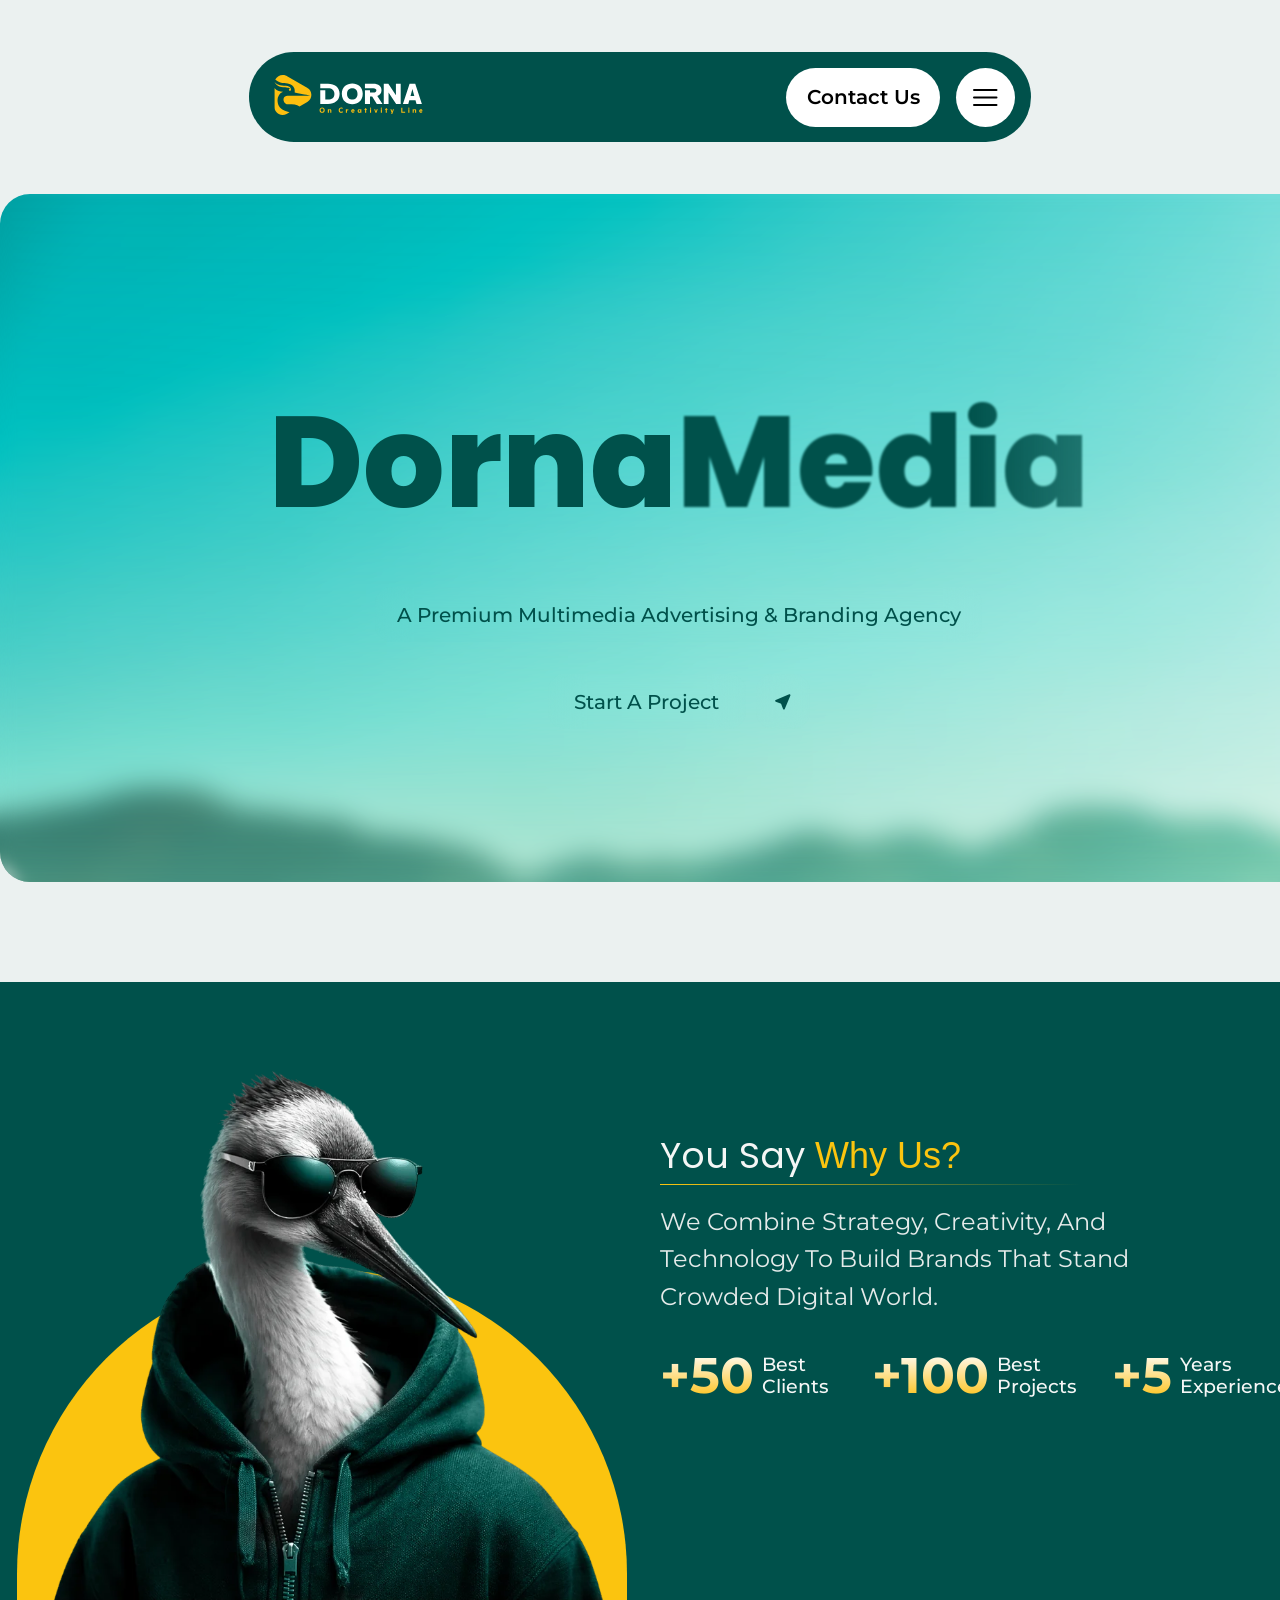
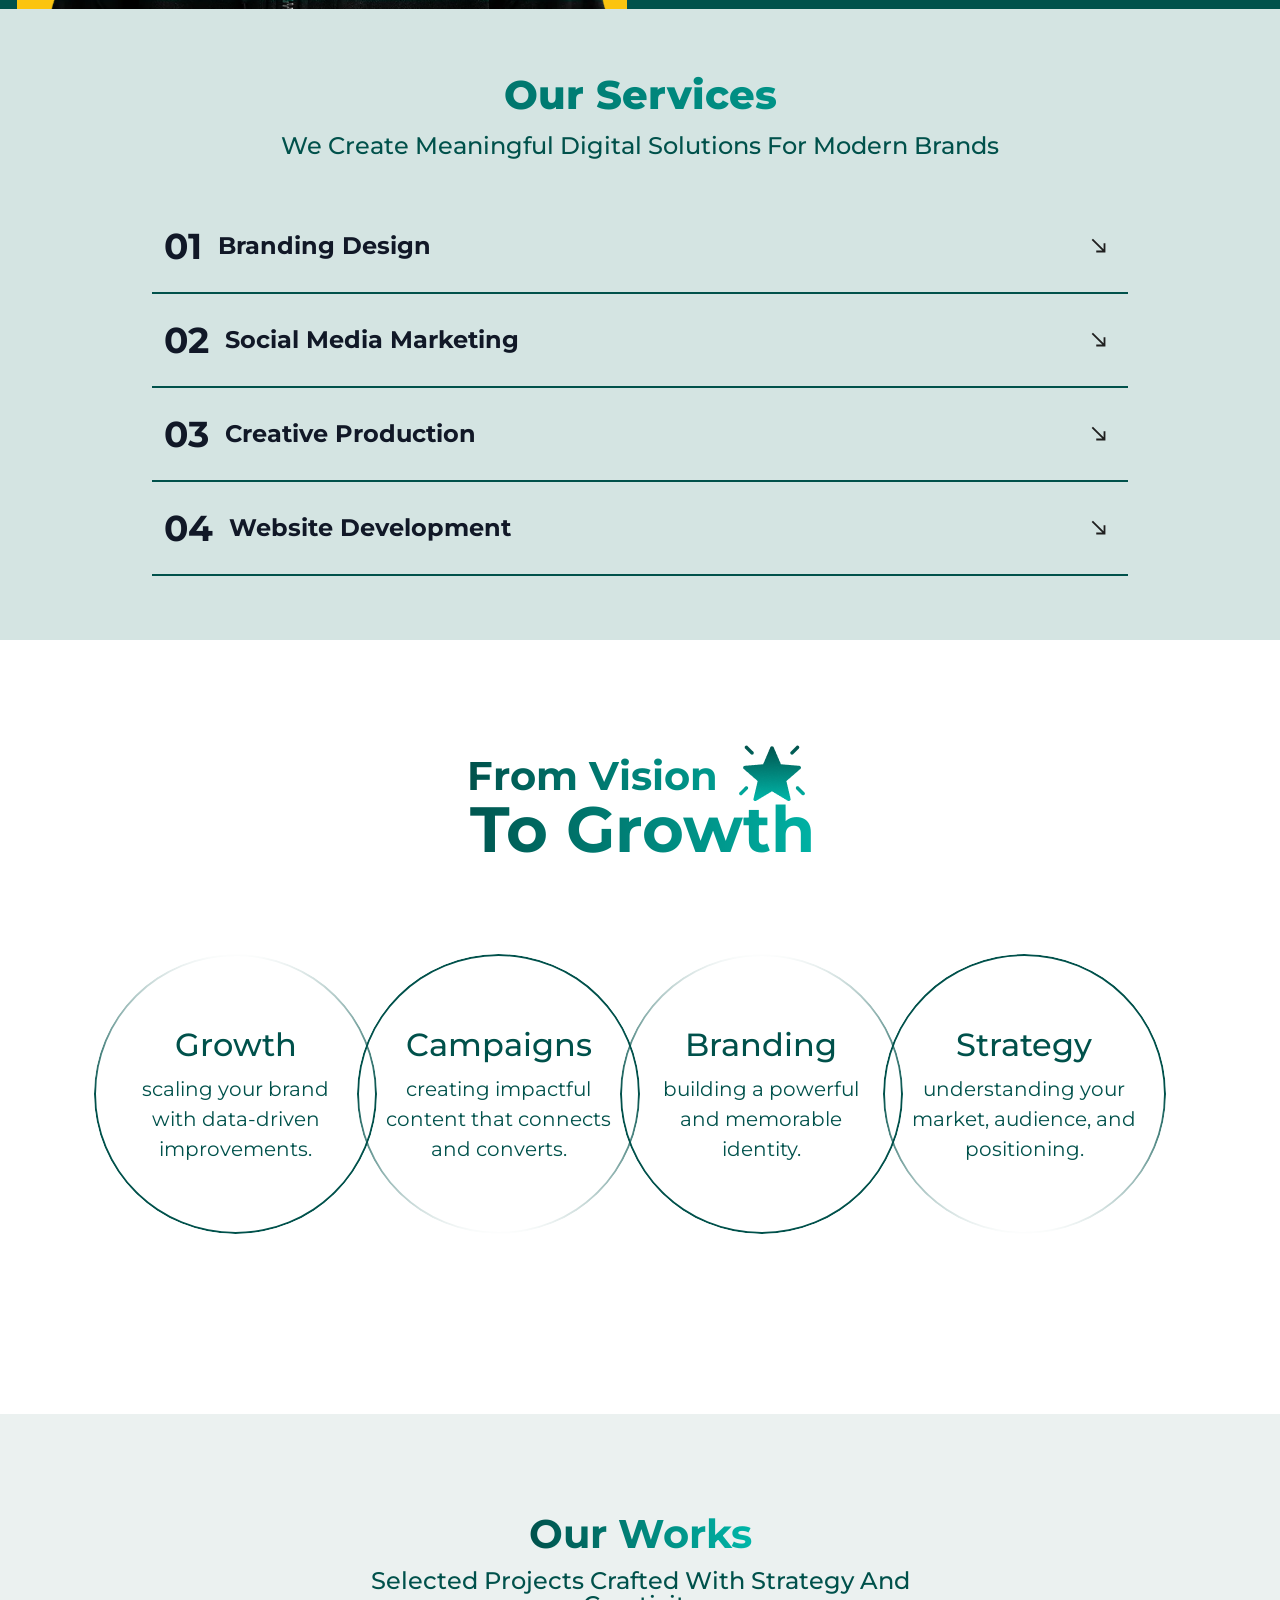
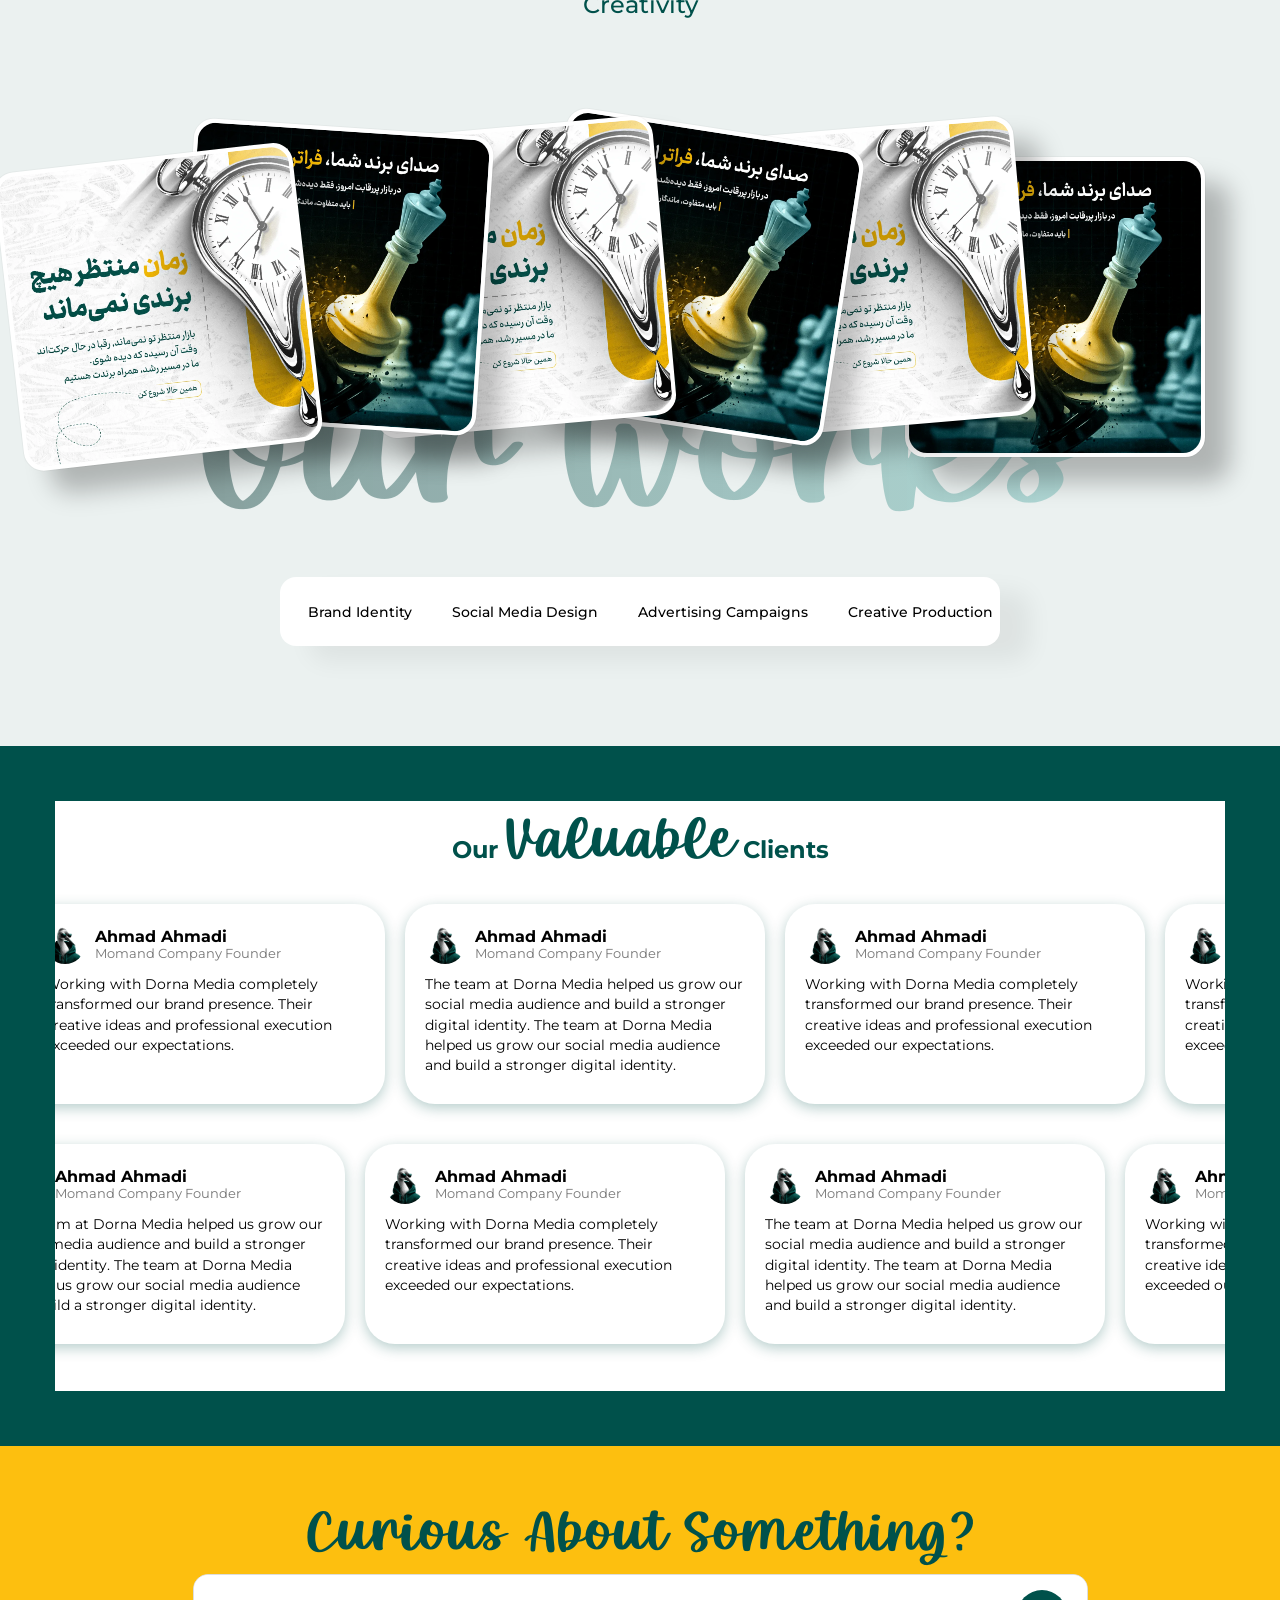
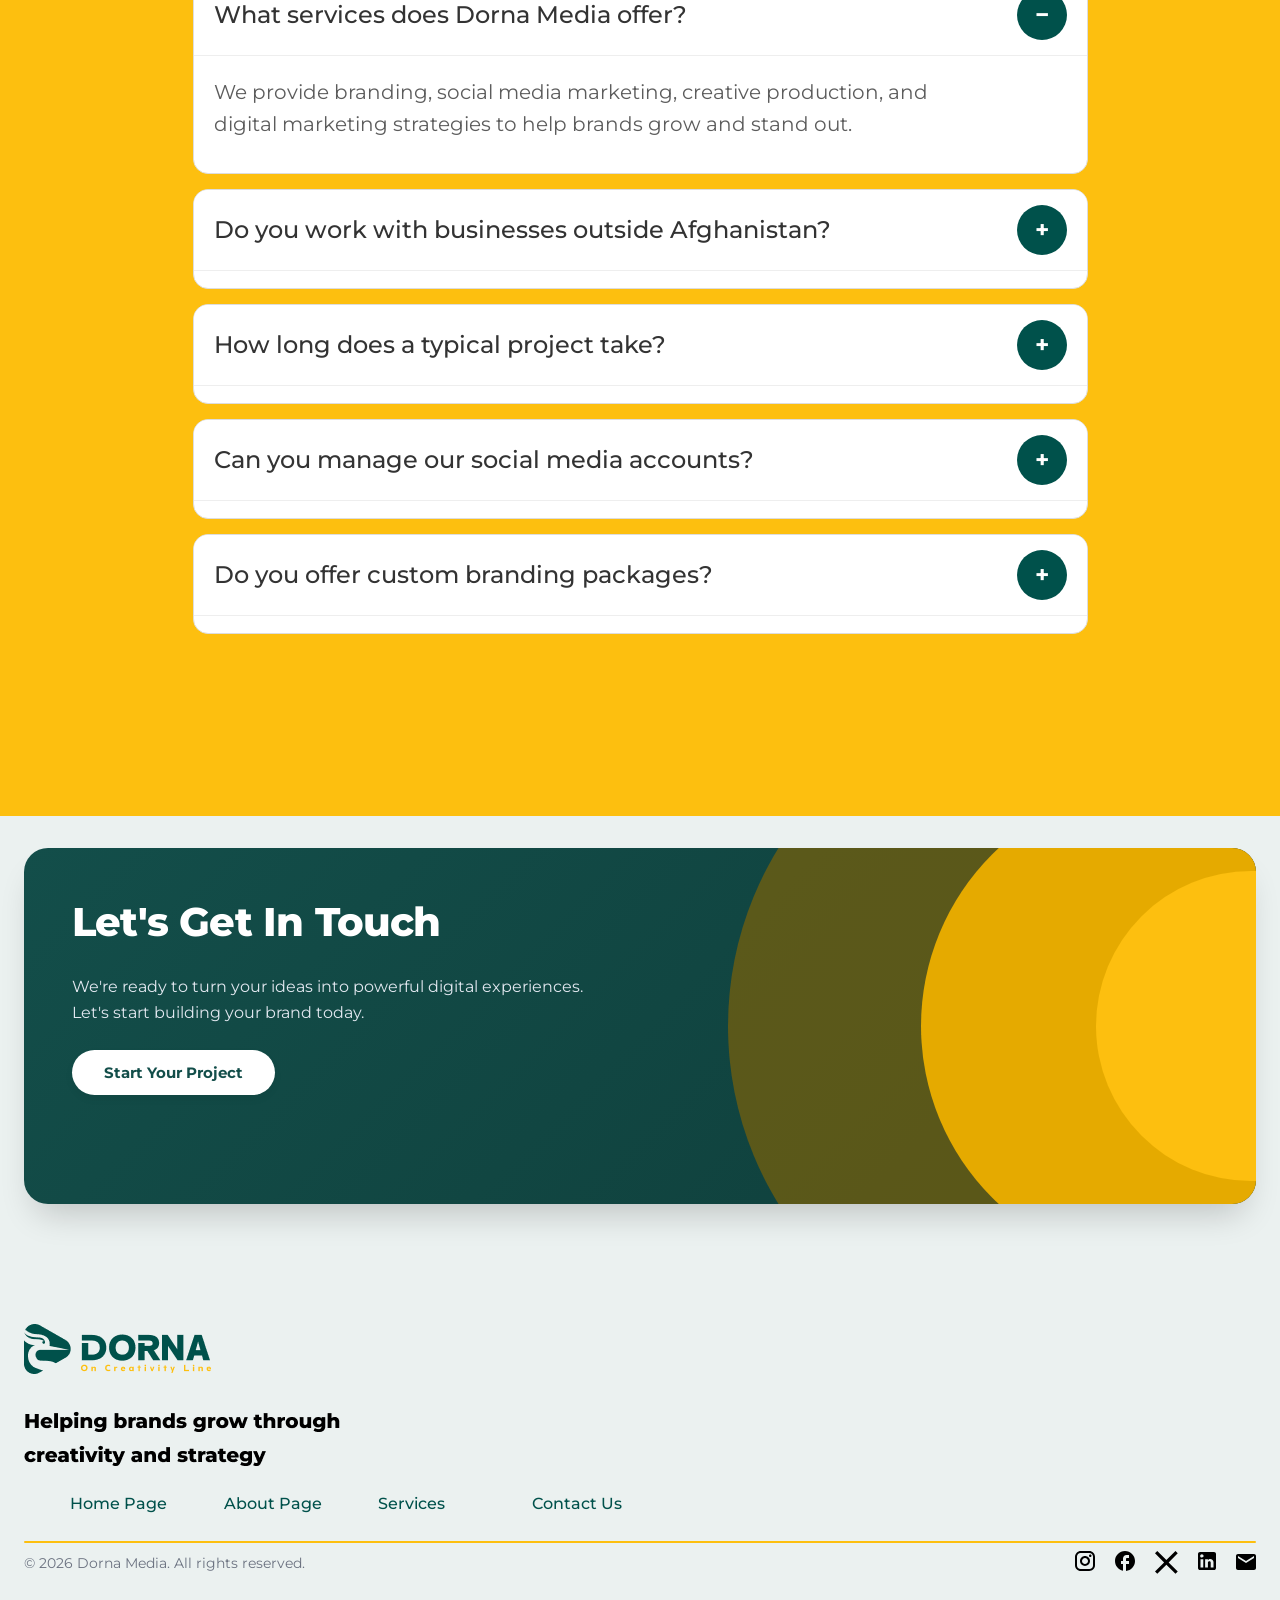
==== index.html @ 4640f7ea "complete Home page ui" ====
<!doctype html>
<html lang="en" dir="ltr">
<head>
  <meta charset="utf-8" />
  <meta name="viewport" content="width=device-width,initial-scale=1" />
  <title>Dorna media</title>
  <!-- fonts -->
  <link href="https://fonts.googleapis.com/css2?family=Montserrat:wght@400;500;700;800&family=Poppins:wght@400;500;700&display=swap" rel="stylesheet">
  <link href="https://fonts.cdnfonts.com/css/milky-matcha-personal-use" rel="stylesheet">
  <link rel="stylesheet" href="https://cdnjs.cloudflare.com/ajax/libs/font-awesome/6.5.1/css/all.min.css">
  <!-- css syles links -->
  <link rel="stylesheet" href="./src/css/main.css">
  <link rel="stylesheet" href="./src/css/hero-home.css">
  <link rel="stylesheet" href="./src/css/why-us.css">
  <link rel="stylesheet" href="./src/css/service-home.css">
  <link rel="stylesheet" href="./src/css/vision-home.css">
  <link rel="stylesheet" href="./src/css/works-home.css">
  <link rel="stylesheet" href="./src/css/client-home.css">
  <link rel="stylesheet" href="./src/css/faq-home.css">
</head>

<body>
  <!--===================== Navbar ================-->
  <header class="navbar">
    <div class="navbar-logo">
      <!-- لوگو -->
      <a href="index.html">
        <svg class="logo-icon" width="167" height="40" viewBox="0 0 367 99" fill="none" xmlns="http://www.w3.org/2000/svg">
          <g clip-path="url(#clip0_4_24)">
          <path d="M91.584 49.4079V49.4539C91.5333 56.1748 88.1715 62.8681 81.5125 66.7119L62.2735 77.8014C55.1948 73.1198 46.8573 72.77 33.6684 72.5904C32.5479 72.5766 31.4319 72.4293 30.362 72.1025C27.2954 71.1818 25.686 69.9113 23.9936 66.4772C21.4111 61.2477 22.5456 55.6961 26.5391 52.9387C28.1439 51.8293 30.2144 51.171 32.6862 51.171C49.3844 51.1526 66.0918 51.1756 82.7899 51.1756C83.8137 51.1802 84.8374 51.1802 85.8658 51.1802H88.2084C88.2084 51.0559 63.0436 45.9323 50.3205 43.4649C50.3205 42.6271 50.2237 41.955 50.3205 41.2967C50.4681 40.2564 50.4819 39.2897 50.3712 38.4012C50.3712 38.392 51.395 21.0972 24.8928 20.1075C12.4049 19.6425 7.11555 14.588 2.85454 11.826C2.65163 11.6971 2.46256 11.559 2.28271 11.4025C6.91725 2.43974 17.7635 -2.32935 27.8119 1.13238H27.8165C29.0846 1.5697 30.3482 2.13591 31.5794 2.84483L81.0514 31.3581C82.8038 32.3708 84.344 33.5723 85.6583 34.9165C86.6866 35.9661 87.5813 37.1077 88.3375 38.3092C88.3421 38.3138 88.3468 38.3138 88.3468 38.3184C88.4113 38.4104 88.4667 38.5071 88.5266 38.6038C88.5404 38.6222 88.5497 38.6452 88.5635 38.6682C90.4819 41.8538 91.4872 45.4582 91.5748 49.081C91.5748 49.1915 91.5794 49.302 91.5794 49.4125L91.584 49.4079Z" fill="#FDBF0F"/>
          <path d="M0.461175 16.4478C0.442729 16.5306 0.424283 16.5951 0.41506 16.6687C0.368946 16.5444 0.322831 16.4248 0.285939 16.3143C0.10148 15.7849 0.0230846 15.4534 0.00463867 15.3844C0.10148 15.6376 0.202932 15.8908 0.318219 16.1347C0.359723 16.2406 0.410449 16.3465 0.461175 16.4524V16.4478Z" fill="#00514B"/>
          <path d="M41.1852 36.4402C41.1852 37.8811 40.0138 39.0504 38.5797 39.0504C37.1455 39.0504 35.965 37.8811 35.965 36.4402C35.965 34.9994 37.1363 33.8393 38.5797 33.8393C38.8471 33.8393 39.11 33.8808 39.3544 33.9544C38.4367 33.158 37.1086 32.3064 35.0058 31.6021C32.2942 30.6952 28.2776 30.0278 22.1766 30.037C6.81119 30.0692 1.7524 20.264 0.419678 16.6734C0.428901 16.5997 0.447347 16.5353 0.465793 16.457C3.91057 23.4634 14.8905 26.2898 28.3699 26.6213C35.0381 26.7824 38.0816 29.3557 39.7279 31.6067C41.2958 33.7611 41.1852 36.2285 41.1852 36.4495V36.4402Z" fill="#FDBF0F"/>
          <path d="M37.4913 92.0811L30.2052 96.2794C16.7812 104.018 0 94.3414 0 78.8648V32.3524C3.52778 36.1824 7.22619 38.4933 10.6756 39.8651C15.0519 41.6052 19.0131 41.8169 21.6878 41.6558C16.6152 43.5156 12.8706 47.0049 10.6802 51.4886C8.80331 54.7708 7.79801 58.6008 7.8349 62.7116C7.93636 73.5433 12.9444 83.2058 23.4402 87.2337C25.6998 88.1912 32.2296 90.4653 37.4867 92.0811H37.4913Z" fill="#FDBF0F"/>
          <path d="M166.959 46.6597C166.959 29.3648 179.174 20.8947 192.88 20.8947C206.585 20.8947 218.727 29.3648 218.727 46.6597C218.727 63.9545 206.507 72.5674 192.88 72.5674C179.253 72.5674 166.959 63.9545 166.959 46.6597ZM205.801 46.7333C205.801 36.6842 199.299 32.7391 192.88 32.7391C186.461 32.7391 179.88 36.6842 179.88 46.7333C179.88 56.7825 186.382 60.7276 192.88 60.7276C199.377 60.7276 205.801 56.7088 205.801 46.7333Z" fill="#ffff"/>
          <path d="M270.791 21.6128H282.07L300.867 50.034V21.6128H312.691V71.8539H301.411L282.615 43.29V71.8539H270.791V21.6128Z" fill="#ffff"/>
          <path d="M334.664 21.6128H348.683L365.132 71.8539H351.897L349.315 62.4539H334.042L331.459 71.8539H318.224L334.674 21.6128H334.664ZM346.336 51.6866L341.637 34.8199L337.016 51.6866H346.336Z" fill="#ffff"/>
          <path d="M132.894 21.6128H113.627V32.7345H132.894C142.605 32.7345 148.637 37.4023 148.637 46.7287C148.637 56.0551 142.605 60.723 132.894 60.723H126.078V37.5266H113.627V71.8447H132.894C149.264 71.8447 161.48 63.2318 161.48 46.6551C161.48 30.0783 149.264 21.6082 132.894 21.6082V21.6128Z" fill="#ffff"/>
          <path d="M254.826 51.8983C261.642 49.6013 265.165 44.648 265.165 37.6877C265.165 27.5696 258.035 21.6128 244.644 21.6128H224.201V32.7391H244.8C250.44 32.7391 252.474 35.0362 252.474 38.2632C252.474 41.4901 250.048 43.3591 244.8 43.3591H236.657V37.5312H224.206V71.8493H236.657V53.4036H242.061L253.576 71.8493H267.595L254.83 51.8983H254.826Z" fill="#ffff"/>
          <path d="M111.875 86.9944C111.875 82.7501 114.886 80.6417 118.266 80.6417C121.646 80.6417 124.639 82.7455 124.639 86.9944C124.639 91.2433 121.628 93.3838 118.266 93.3838C114.904 93.3838 111.875 91.2617 111.875 86.9944ZM121.854 87.0128C121.854 84.3244 120.078 83.192 118.261 83.192C116.444 83.192 114.651 84.3244 114.651 87.0128C114.651 89.7012 116.426 90.8152 118.261 90.8152C120.097 90.8152 121.854 89.6827 121.854 87.0128Z" fill="#FDBF0F"/>
          <path d="M136.864 86.6031C135.84 86.6031 135.204 87.1878 134.973 88.6194V93.2044H132.326V84.7111H134.973V86.2487H135.01C135.568 85.2221 136.325 84.5316 137.906 84.5316C139.682 84.5316 141.014 85.4523 141.014 87.5054V93.2044H138.349V88.1453C138.349 87.0312 137.768 86.6077 136.864 86.6077V86.6031Z" fill="#FDBF0F"/>
          <path d="M159.188 86.9944C159.188 82.7501 162.144 80.6417 165.64 80.6417C166.76 80.6417 168.015 80.8719 169.038 81.4565V84.1127C168.052 83.4958 166.954 83.192 165.852 83.192C163.749 83.192 161.969 84.3244 161.969 87.0312C161.969 89.738 163.648 90.8152 165.833 90.8152C166.991 90.8152 168.19 90.4975 169.214 89.7886V92.5644C168.287 93.1307 166.917 93.3792 165.7 93.3792C162.149 93.3792 159.193 91.2571 159.193 86.9898L159.188 86.9944Z" fill="#FDBF0F"/>
          <path d="M176.993 84.7111H179.64V86.5156H179.677C180.083 85.3141 180.895 84.5361 182.13 84.5361C182.518 84.5361 182.748 84.573 182.96 84.6788V87.2613C182.555 87.0312 182.07 86.9437 181.609 86.9437C180.682 86.9437 179.852 87.3672 179.64 88.6239V93.2089H176.993V84.7157V84.7111Z" fill="#FDBF0F"/>
          <path d="M190.127 88.9047C190.127 86.0737 192.04 84.5361 194.586 84.5361C196.942 84.5361 198.718 85.8435 198.718 89.0474V89.6505H192.575C192.788 90.7461 193.696 91.2432 194.817 91.2432C195.665 91.2432 196.398 90.9578 196.726 90.3594L198.252 91.7588C197.5 92.8038 196.361 93.3884 194.775 93.3884C192.243 93.3884 190.122 91.9199 190.122 88.9139L190.127 88.9047ZM196.417 88.1083C196.301 87.1693 195.624 86.6583 194.6 86.6583C193.654 86.6583 192.861 87.1186 192.612 88.1083H196.417Z" fill="#FDBF0F"/>
          <path d="M206.036 89.0106C206.036 85.931 207.89 84.5361 209.896 84.5361C211.363 84.5361 212.308 85.2773 212.64 86.1289H212.677V84.7157H215.324V93.2089H212.677V91.989H212.64C212.197 92.7854 211.404 93.3884 209.993 93.3884C207.867 93.3884 206.036 92.0811 206.036 89.0198V89.0106ZM210.708 91.2386C211.598 91.2386 212.598 90.8151 212.677 89.2039V88.7068C212.598 87.2751 211.695 86.6537 210.726 86.6537C209.569 86.6537 208.697 87.5375 208.697 89.0428C208.697 90.5481 209.624 91.2386 210.703 91.2386H210.708Z" fill="#FDBF0F"/>
          <path d="M224.598 86.4972H222.822V84.7111H224.598V82.1608L227.148 81.8616V84.7111H229.02V86.4972H227.263V93.2043H224.598V86.4972Z" fill="#FDBF0F"/>
          <path d="M236.514 82.0918C236.514 81.2954 237.228 80.6602 238.077 80.6602C238.925 80.6602 239.64 81.2954 239.64 82.0918C239.64 82.8882 238.944 83.5235 238.077 83.5235C237.21 83.5235 236.514 82.8698 236.514 82.0918ZM236.744 84.7111H239.391V93.2043H236.744V84.7111Z" fill="#FDBF0F"/>
          <path d="M247.092 84.7111H249.601L251.455 90.4607L253.309 84.7111H255.817L252.709 93.2043H250.2L247.092 84.7111Z" fill="#FDBF0F"/>
          <path d="M263.297 82.0918C263.297 81.2954 264.012 80.6602 264.86 80.6602C265.709 80.6602 266.424 81.2954 266.424 82.0918C266.424 82.8882 265.727 83.5235 264.86 83.5235C263.993 83.5235 263.297 82.8698 263.297 82.0918ZM263.528 84.7111H266.175V93.2043H263.528V84.7111Z" fill="#FDBF0F"/>
          <path d="M275.674 86.4972H273.899V84.7111H275.674V82.1608L278.224 81.8616V84.7111H280.097V86.4972H278.34V93.2043H275.674V86.4972Z" fill="#FDBF0F"/>
          <path d="M290.334 93.2043L287.226 84.7111H289.735L291.588 90.4607L293.442 84.7111H295.951L292.843 93.2043L291.704 96.7443H289.195L290.334 93.2043Z" fill="#FDBF0F"/>
          <path d="M314.106 80.8166H316.809V90.7599H323.758V93.1997H314.102V80.812L314.106 80.8166Z" fill="#FDBF0F"/>
          <path d="M331.312 82.0918C331.312 81.2954 332.027 80.6602 332.875 80.6602C333.724 80.6602 334.438 81.2954 334.438 82.0918C334.438 82.8882 333.742 83.5235 332.875 83.5235C332.008 83.5235 331.312 82.8698 331.312 82.0918ZM331.542 84.7111H334.189V93.2043H331.542V84.7111Z" fill="#FDBF0F"/>
          <path d="M346.802 86.6031C345.778 86.6031 345.142 87.1878 344.911 88.6194V93.2044H342.264V84.7111H344.911V86.2487H344.948C345.506 85.2221 346.262 84.5316 347.844 84.5316C349.619 84.5316 350.952 85.4523 350.952 87.5054V93.2044H348.287V88.1453C348.287 87.0312 347.706 86.6077 346.802 86.6077V86.6031Z" fill="#FDBF0F"/>
          <path d="M358.409 88.9047C358.409 86.0737 360.323 84.5361 362.868 84.5361C365.225 84.5361 367 85.8435 367 89.0474V89.6505H360.857C361.07 90.7461 361.978 91.2432 363.099 91.2432C363.947 91.2432 364.68 90.9578 365.008 90.3594L366.534 91.7588C365.783 92.8038 364.643 93.3884 363.057 93.3884C360.525 93.3884 358.404 91.9199 358.404 88.9139L358.409 88.9047ZM364.699 88.1083C364.584 87.1693 363.906 86.6583 362.882 86.6583C361.937 86.6583 361.143 87.1186 360.894 88.1083H364.699Z" fill="#FDBF0F"/>
          </g>
          <defs>
          <clipPath id="clip0_4_24">
          <rect width="367" height="99" fill="white"/>
          </clipPath>
          </defs>
      </svg>
      </a>
    </div>
    <div class="navbar-actions">
      <button class="btn-contact"><a href="contact.html">Contact Us</a></button>
      <button class="btn-menu" id="menuToggle">
        <svg width="25" height="17" viewBox="0 0 25 17" fill="none" xmlns="http://www.w3.org/2000/svg">
          <path d="M1 1H23.5M1 8.5H23.5M1 16H23.5" stroke="black" stroke-width="2" stroke-linecap="round" stroke-linejoin="round"/>
          </svg>          
      </button>
    </div>

  </header>
  
  <!--===================== Modal ================-->
  <div class="menu-modal" id="menuModal">
    <div class="menu-content">
      <span class="close-modal" id="closeModal">
        <svg class="close-icon" width="22.75" height="22.75" viewBox="0 0 23 23" fill="none" xmlns="http://www.w3.org/2000/svg">
          <path d="M2.275 22.75L0 20.475L9.1 11.375L0 2.275L2.275 0L11.375 9.1L20.475 0L22.75 2.275L13.65 11.375L22.75 20.475L20.475 22.75L11.375 13.65L2.275 22.75Z" fill="black"/>
        </svg>          
      </span>
      <div class="modal-top-text">
        <span>Branding . Social Media . Creative Production</span>
      </div>
      <ul class="menu-list">
        <li><a href="index.html" class="active">Home</a></li>
        <li><a href="about.html">About</a></li>
        <li><a href="services.html">Services</a></li>
        <li><a href="contact.html">Contact</a></li>
      </ul>
    </div>
  </div>
  
  <!--===================== Hero  section ================-->
  <section class="hero">
    <div class="hero-container">
      <!-- تصویر پس‌زمینه -->
      <img src="./src/assets/images/dorna-hero .webp" 
           alt="Background" 
           class="hero-bg">
  
      <!-- لایه تیره -->
      <div class="hero-overlay"></div>
  
      <!-- محتوای داخل کارت -->
      <div class="hero-content">
  
        <!-- عنوان اصلی -->
        <h1 class="hero-title">Dorna<span class="media-box-blur hero-title">Media</span></h1>
  
        <!-- زیرعنوان -->
        <div class="hero-subtitle-box">
          <p class="hero-subtitle">A Premium Multimedia Advertising & Branding Agency</p>
        </div>
  
        <!-- دکمه‌ها -->
        <div class="hero-buttons">
          <a href="contact.html" class="btn btn-primary">Start A Project</a>
          <a href="contact.html" class="btn btn-secondary">
            <svg xmlns="http://www.w3.org/2000/svg" width="29.43px" height="29.43px" viewBox="0 0 24 24" class="send-icon">
              <title xmlns="">round-near-me</title>
              <path fill="currentColor" d="M18.75 3.94L4.07 10.08c-.83.35-.81 1.53.02 1.85L9.43 14a1 1 0 0 1 .57.57l2.06 5.33c.32.84 1.51.86 1.86.03l6.15-14.67c.33-.83-.5-1.66-1.32-1.32"/>
            </svg>
          </a>
        </div>
      </div>
    </div>
  </section>
  <!--===================== why us section ================-->
  <section class="why-us"> 
    <div class="why-us-inner"> 
    <div class="why-us-info"> 
      <div class="why-us-heading">
         <p class="why-us-caption">You Say</p>
         <h2 class="why-us-title" style="font-family: 'Milky Matcha Personal Use', sans-serif;">
          Why <span>Us?</span></h2> 
        </div> <div class="why-us-divider"></div> <p class="why-us-text"> We Combine Strategy, Creativity, And Technology To Build Brands That Stand Crowded Digital World. 

        </p> 
        <div class="why-us-stats"> 
          <div class="why-us-stat"> <p class="stat-number">+50</p> 
            <span class="stat-line"></span> 
            <p class="stat-label">Best Clients</p> </div> 
            <div class="why-us-stat"> <p class="stat-number">+100</p>
               <span class="stat-line"></span>
                <p class="stat-label">Best Projects</p> </div> 
                <div class="why-us-stat"> <p class="stat-number">+5</p> 
                  <span class="stat-line"></span> <p class="stat-label">Years Experience</p>
                 </div> </div> 
                 <div class="why-us-stats-mobile"> 
                  <div class="why-us-stat-card"> 
                  <p class="stat-number">+5</p> 
                  <span class="stat-line"></span> 
                  <p class="stat-label">Years Experience</p> </div> 
                 <div class="why-us-stat-card"> <p class="stat-number">+100</p> 
                  <span class="stat-line"></span> 
                  <p class="stat-label">Best Projects</p> </div>
                  <div class="why-us-stat-card"> 
                    <p class="stat-number">+50</p> 
          <span class="stat-line"></span>
           <p class="stat-label">Best Clients</p>
           </div>
           </div>
           </div> 
    <div class="why-us-figure"> 
      <div class="why-us-circle">

    </div> <img src="./src/assets/images/dorna-duck.webp" alt="Dorna duck" class="why-us-duck">
   </div> 
    </div>
  </section>
   <!--===================== Services section ================-->
  <section class="service-section">
    <div class="service-section-inner">
      <h2 class="service-section-title">Our Services</h2>
      <p class="service-section-subtitle">We Create Meaningful Digital Solutions For Modern Brands</p>

      <ul class="service-list">
        <li class="service-item">
          <a href="services.html" class="service-link">
            <div class="service-copy">
              <span class="service-number">01</span>
              <p class="service-name">Branding Design</p>
            </div>
            <span class="service-arrow" aria-hidden="true">
              <svg class="service-arrow-icon" viewBox="0 -960 960 960" xmlns="http://www.w3.org/2000/svg">
                <path d="M360-200v-80h264L160-744l56-56 464 464v-264h80v400H360Z"/>
              </svg>
            </span>
          </a>
        </li>

        <li class="service-item">
          <a href="services.html" class="service-link">
            <div class="service-copy">
              <span class="service-number">02</span>
              <p class="service-name">Social Media Marketing</p>
            </div>
            <span class="service-arrow" aria-hidden="true">
              <svg class="service-arrow-icon" viewBox="0 -960 960 960" xmlns="http://www.w3.org/2000/svg">
                <path d="M360-200v-80h264L160-744l56-56 464 464v-264h80v400H360Z"/>
              </svg>
            </span>
          </a>
        </li>

        <li class="service-item">
          <a href="services.html" class="service-link">
            <div class="service-copy">
              <span class="service-number">03</span>
              <p class="service-name">Creative Production</p>
            </div>
            <span class="service-arrow" aria-hidden="true">
              <svg class="service-arrow-icon" viewBox="0 -960 960 960" xmlns="http://www.w3.org/2000/svg">
                <path d="M360-200v-80h264L160-744l56-56 464 464v-264h80v400H360Z"/>
              </svg>
            </span>
          </a>
        </li>

        <li class="service-item">
          <a href="services.html" class="service-link">
            <div class="service-copy">
              <span class="service-number">04</span>
              <p class="service-name">Website Development</p>
            </div>
            <span class="service-arrow" aria-hidden="true">
              <svg class="service-arrow-icon" viewBox="0 -960 960 960" xmlns="http://www.w3.org/2000/svg">
                <path d="M360-200v-80h264L160-744l56-56 464 464v-264h80v400H360Z"/>
              </svg>
            </span>
          </a>
        </li>
      </ul>
    </div>
  </section>
  <!--===================== Vision section ================-->
  <section class="vision-home">
    <div class="vision-container">
      
     <div class="vision-header">
      <div class="vision-title">
        <div class="vision-top">
          <span>From Vision</span>
          <div class="vision-star">
             <img src="src/assets/Group 14.png" alt="star">
          </div>
        </div>
        <h1 class="vision-bottom">To Growth</h1>
      </div>
     </div>
  
    <div class="process-wrapper">
      <div class="process-item item-4">
        <a href="#" class="content-link">
        <div class="content">
          <h3>Growth</h3>
          <p>scaling your brand with data-driven improvements.</p>
        </div>
        </a>
      </div>
      <div class="process-item item-3">
        <a href="#" class="content-link">
        <div class="content">
          <h3>Campaigns</h3>
          <p>creating impactful content that connects and converts.</p>
        </div>
        </a>
      </div>
      <div class="process-item item-2">
        <a href="#" class="content-link">
        <div class="content">
          <h3>Branding</h3>
          <p>building a powerful and memorable identity.</p>
        </div>
        </a>
      </div>
      <div class="process-item item-1">
        <a href="#" class="content-link">
        <div class="content">
          <h3>Strategy</h3>
          <p>understanding your market, audience, and positioning.</p>
        </div>
        </a>
      </div>
    </div>
  
    </div>
  </section>

<!--===================== Our work section ================-->
  <section class="works-home">
   <div class="works-watermark">Our Works</div>
    <div class="container">
      <div class="works-header">
        <h2 class="works-title">Our Works</h2>
        <p class="works-subtitle">Selected Projects Crafted With Strategy And Creativity</p>
      </div>
      
      <div class="cards-wrapper" dir=""> 
        <div class="work-card card-1"><img src="src/assets/images/dorna-2.webp"></div>
        <div class="work-card card-2"><img src="src/assets/images/dorna-1.webp"></div>
        <div class="work-card card-3"><img src="src/assets/images/dorna-2.webp"></div>
        <div class="work-card card-4"><img src="src/assets/images/dorna-1.webp"></div>
        <div class="work-card card-5"><img src="src/assets/images/dorna-2.webp"></div>
        <div class="work-card card-6"><img src="src/assets/images/dorna-1.webp"></div>
      </div>
  
      <div class="filter-tabs">
        <button class="tab-item">Brand Identity</button>
        <button class="tab-item">Social Media Design</button>
        <button class="tab-item">Advertising Campaigns</button>
        <button class="tab-item">Creative Production</button>
      </div>
    </div>
  </section>

  <!--===================== Client section ================-->
  <section class="container-c">
    <div class="content">
      <h1>Our <span class="span-styl">Valuable</span> Clients</h1>
  
      <div class="row" id="row2">
        <!-- Its data will render from javascript -->
      </div>
      <div class="row" id="row1"></div>
    </div>
  </section>

  <!--===================== FAQ section ================-->
  <section class="faq-container">
    <div class="main-container">
        <div class="faq-title">Curious About Something?</div>

        <div class="faq-item active">
            <div class="faq-question">
                <span>What services does Dorna Media offer?</span>
                <div class="faq-icon">−</div>
            </div>
            <div class="faq-answer">
                We provide branding, social media marketing, creative production, and <br>
                digital marketing strategies to help brands grow and stand out.
            </div>
        </div>

        <div class="faq-item">
            <div class="faq-question">
                <span>Do you work with businesses outside Afghanistan?</span>
                <div class="faq-icon">+</div>
            </div>
            <div class="faq-answer">
                Yes, we collaborate with international clients and adapt strategies to different markets.
            </div>
        </div>

        <div class="faq-item">
            <div class="faq-question">
                <span>How long does a typical project take?</span>
                <div class="faq-icon">+</div>
            </div>
            <div class="faq-answer">
                Project timelines vary, but most take between 4–8 weeks depending on scope.
            </div>
        </div>

        <div class="faq-item">
            <div class="faq-question">
                <span>Can you manage our social media accounts?</span>
                <div class="faq-icon">+</div>
            </div>
            <div class="faq-answer">
                Absolutely! We offer full social media management including content creation, posting, and analytics.
            </div>
        </div>

        <div class="faq-item">
            <div class="faq-question">
                <span>Do you offer custom branding packages?</span>
                <div class="faq-icon">+</div>
            </div>
            <div class="faq-answer">
                Yes, we tailor branding packages to meet your unique business needs.
            </div>
        </div>
    </div>
  </section>

  <!--===================== Footer ================-->

      <!-- CTA Section with teal gradient and yellow decorative shapes -->
      <section class="cta-section">
        <div class="cta-card">
          <div class="circles">
            <div class="circle c1"></div>
            <div class="circle c2"></div>
            <div class="circle c3"></div>
          </div>
          <div class="cta-content">
              <h2 class="cta-title">Let's Get In Touch</h2>
              <p class="cta-description">
                  We're ready to turn your ideas into powerful digital experiences.<br>
                  Let's start building your brand today.
              </p>
              <button class="btn-cta">
                   Start Your Project
              </button>
          </div>
        </div>
        
        <!-- Main Footer with logo, navigation links, copyright, and social media icons -->
      <div class="footer-container">
          <div class="footer-brand">

             <img src="./src/assets/images/logo and desc.png" alt="">
              </p>
          </div>
          <div class="footer-nav">
              <a href="index.html">Home Page</a>
              <a href="about.html">About Page</a>
              <a href="services.html">Services</a>
              <a href="contact.html">Contact Us</a>
          </div>
          <div class="footer-divider"></div>
          <div class="footer-bottom">
              <div class="copyright">
                  © 2026 Dorna Media. All rights reserved.
              </div>
              <div class="social-icons">
                  <a href="#" aria-label="Instagram">
                    <svg width="20" height="20" viewBox="0 0 20 20" fill="none" xmlns="http://www.w3.org/2000/svg">
                      <path d="M5.8 0H14.2C17.4 0 20 2.6 20 5.8V14.2C20 15.7383 19.3889 17.2135 18.3012 18.3012C17.2135 19.3889 15.7383 20 14.2 20H5.8C2.6 20 0 17.4 0 14.2V5.8C0 4.26174 0.61107 2.78649 1.69878 1.69878C2.78649 0.61107 4.26174 0 5.8 0ZM5.6 2C4.64522 2 3.72955 2.37928 3.05442 3.05442C2.37928 3.72955 2 4.64522 2 5.6V14.4C2 16.39 3.61 18 5.6 18H14.4C15.3548 18 16.2705 17.6207 16.9456 16.9456C17.6207 16.2705 18 15.3548 18 14.4V5.6C18 3.61 16.39 2 14.4 2H5.6ZM15.25 3.5C15.5815 3.5 15.8995 3.6317 16.1339 3.86612C16.3683 4.10054 16.5 4.41848 16.5 4.75C16.5 5.08152 16.3683 5.39946 16.1339 5.63388C15.8995 5.8683 15.5815 6 15.25 6C14.9185 6 14.6005 5.8683 14.3661 5.63388C14.1317 5.39946 14 5.08152 14 4.75C14 4.41848 14.1317 4.10054 14.3661 3.86612C14.6005 3.6317 14.9185 3.5 15.25 3.5ZM10 5C11.3261 5 12.5979 5.52678 13.5355 6.46447C14.4732 7.40215 15 8.67392 15 10C15 11.3261 14.4732 12.5979 13.5355 13.5355C12.5979 14.4732 11.3261 15 10 15C8.67392 15 7.40215 14.4732 6.46447 13.5355C5.52678 12.5979 5 11.3261 5 10C5 8.67392 5.52678 7.40215 6.46447 6.46447C7.40215 5.52678 8.67392 5 10 5ZM10 7C9.20435 7 8.44129 7.31607 7.87868 7.87868C7.31607 8.44129 7 9.20435 7 10C7 10.7956 7.31607 11.5587 7.87868 12.1213C8.44129 12.6839 9.20435 13 10 13C10.7956 13 11.5587 12.6839 12.1213 12.1213C12.6839 11.5587 13 10.7956 13 10C13 9.20435 12.6839 8.44129 12.1213 7.87868C11.5587 7.31607 10.7956 7 10 7Z" fill="black"/>
                      </svg>                        
                  </a>
                  <a href="#" aria-label="Facebook">
                    <svg width="20" height="20" viewBox="0 0 20 20" fill="none" xmlns="http://www.w3.org/2000/svg">
                      <path d="M20 10C20 4.48 15.52 0 10 0C4.48 0 0 4.48 0 10C0 14.84 3.44 18.87 8 19.8V13H6V10H8V7.5C8 5.57 9.57 4 11.5 4H14V7H12C11.45 7 11 7.45 11 8V10H14V13H11V19.95C16.05 19.45 20 15.19 20 10Z" fill="black"/>
                      </svg>
                  </a>
                  <a href="#" aria-label="Twitter X">
                    <svg width="23" height="23" viewBox="0 0 23 23" fill="none" xmlns="http://www.w3.org/2000/svg">
                      <path d="M2.275 22.75L0 20.475L9.1 11.375L0 2.275L2.275 0L11.375 9.1L20.475 0L22.75 2.275L13.65 11.375L22.75 20.475L20.475 22.75L11.375 13.65L2.275 22.75Z" fill="black"/>
                      </svg>                        
                  </a>
                  <a href="#" aria-label="LinkedIn">
                    <svg width="18" height="18" viewBox="0 0 18 18" fill="none" xmlns="http://www.w3.org/2000/svg">
                      <path d="M16 0C16.5304 0 17.0391 0.210714 17.4142 0.585786C17.7893 0.960859 18 1.46957 18 2V16C18 16.5304 17.7893 17.0391 17.4142 17.4142C17.0391 17.7893 16.5304 18 16 18H2C1.46957 18 0.960859 17.7893 0.585786 17.4142C0.210714 17.0391 0 16.5304 0 16V2C0 1.46957 0.210714 0.960859 0.585786 0.585786C0.960859 0.210714 1.46957 0 2 0H16ZM15.5 15.5V10.2C15.5 9.33539 15.1565 8.5062 14.5452 7.89483C13.9338 7.28346 13.1046 6.94 12.24 6.94C11.39 6.94 10.4 7.46 9.92 8.24V7.13H7.13V15.5H9.92V10.57C9.92 9.8 10.54 9.17 11.31 9.17C11.6813 9.17 12.0374 9.3175 12.2999 9.58005C12.5625 9.8426 12.71 10.1987 12.71 10.57V15.5H15.5ZM3.88 5.56C4.32556 5.56 4.75288 5.383 5.06794 5.06794C5.383 4.75288 5.56 4.32556 5.56 3.88C5.56 2.95 4.81 2.19 3.88 2.19C3.43178 2.19 3.00193 2.36805 2.68499 2.68499C2.36805 3.00193 2.19 3.43178 2.19 3.88C2.19 4.81 2.95 5.56 3.88 5.56ZM5.27 15.5V7.13H2.5V15.5H5.27Z" fill="black"/>
                      </svg>                        
                  </a>
                  <a href="#" aria-label="Email">
                    <svg width="20" height="16" viewBox="0 0 20 16" fill="none" xmlns="http://www.w3.org/2000/svg">
                      <path d="M18 0H2C0.9 0 0.00999999 0.9 0.00999999 2L0 14C0 15.1 0.9 16 2 16H18C19.1 16 20 15.1 20 14V2C20 0.9 19.1 0 18 0ZM18 4L10 9L2 4V2L10 7L18 2V4Z" fill="black"/>
                      </svg>                        
                  </a>
              </div>
          </div>
          <div class="footer-line"></div>
      </div>
    </section>




  <script type="module" src="./src/js/main.js"></script>
</body>
</html>
---- src/css/main.css ----
/*======= Global variables =========*/
@font-face {
  font-family: 'Milky Matcha';
  src: url('../assets/Milky Matcha.otf') format('opentype');
  font-weight: normal;
  font-style: normal;
}
:root {
  /* Colors */
  --color-primary: #00514B;
  --color-secondary: #5C5C5C;
  --color-accent: #FDBF0F;
  --color-black: #000000;
  --color-gradient: linear-gradient(#00514B, #00B7A9);
  --color-border-gradient: linear-gradient(#ffffff88, #99999900);
  --color-bg-gradient: linear-gradient(#ffffff39);
  
  /* Fonts */
  --font-primary: 'Montserrat', sans-serif;
  --font-secondary: 'Poppins', sans-serif;

  
  /* Font sizes */
  --font-size-title: 40px;
  --font-size-subtitle: 24px;
  
  /* Font weights */
  --font-weight-extraBold: 800;
  --font-weight-bold: 700;
  --font-weight-medium: 500;
  
  /* Line height & spacing */
  --line-height-normal: 100%;
  --letter-spacing-normal: 0%;
  --spacing-sm: 8px;
  --spacing-md: 16px;
  --spacing-lg: 32px;
  
  /* Layout */
  --site-width: 1440px;
  
  /* Border radius */
  --radius-sm: 4px;
  --radius-md: 8px;
  --radius-lg: 17px;
  
  /* Hover effects */
  --hover-bg-primary: var(--color-primary);
  --hover-bg-accent: var(--color-accent);
  --hover-bg-gradient: linear-gradient(#00514B, #00B7A9);
  --hover-bg-gradient-white: linear-gradient(#ffffffa2, #99999934);
  --hover-color-white: #ffffff;
  --hover-color-primary: var(--color-primary);


}
*{
  padding: 0;
  margin: 0;
  box-sizing: border-box;
}
body {
  background-color: rgba(0, 81, 75, 0.08); /* رنگ بادی با شفافیت */
  font-family: var(--font-primary);
  overflow-x: hidden;
}
a{
  text-decoration:none;
  color: black;
}
/*--================== Mirzaei/Home-2 branch start point =================--*/
.navbar {
  background: var(--color-primary);
  color: var(--color-black);
  width: 782px;
  height: 90px;
  border-radius: 100px;
  margin: 52px auto;
  display: flex;
  justify-content: space-between;
  align-items: center;
  padding: var(--spacing-md);
}

.navbar-logo {
  display: flex;
  align-items: center;
  gap: var(--spacing-sm);
  width: 161px;
  height: 49.723px;
}

.navbar-actions {
  display: flex;
  gap: var(--spacing-md);
}

.btn-contact {
  width: 154px;
  height: 59px;
  background: #fff;
  color: var(--color-black);
  font-family: var(--font-primary);
  font-weight: 600;
  font-size: 20px;
  border-radius: 100px;
  border: none;
  cursor: pointer;
}

.btn-contact:hover, .btn-menu:hover {
  background: var(--hover-bg-accent);
  /* color: var(--hover-color-white); */
}

.btn-menu {
  width: 59px;
  height: 59px;
  background: #fff;
  border-radius: 40.5px;
  border: none;
  cursor: pointer;
  display: flex;
  flex-direction: column;
  justify-content: center;
  align-items: center;
  gap: 4px;
}

.menu-modal {
  display: none;
  position: fixed;
  top: 0; left: 0;
  width: 100%; height: 100%;
  background: rgba(0, 81, 76, 0.568); /* رنگ اصلی با شفافیت */
  z-index: 999;
}

.menu-content {
  max-width: 1440px;
  width: 80%;
  margin: 0 auto;
  background: var(--color-primary);
  padding: var(--spacing-lg);
}

.close-modal{
  width: 59px;
  height: 59px;
  top: 69px;
  float: right;
  background: #fff;
  cursor: pointer;
  border-radius: 40.5px;
  display: flex;
  justify-content: center;
  align-items: center;
}

.close-icon{
  top: 8.13px;
  left: 8.13px;
}
.modal-top-text{
  font-weight: 800px;
  font-size: 20px;
  text-align: left;
  color: #ffffff;
  font-family: var(--font-primary);
}
.menu-list {
  max-width: 1268px;
  width: 80%;
  text-align: left;
  list-style: none;
  padding: 0;
  margin: 50px auto;
}

.menu-list li {
  margin: var(--spacing-md) 0;
  width: 100%;
  height: 80%;
}

.menu-list a {
  width: 100%;
  height: 100%;
  font-family: var(--font-primary);
  font-size: 68px;
  font-weight: var(--font-weight-bold);
  color: #ffffff;
  text-decoration: none;
  padding: var(--spacing-sm) var(--spacing-md);
  display: inline-block;
  border-bottom: 1px solid var(--color-accent);
}

.menu-list a:hover,
.menu-list a.active {
  background: var(--hover-bg-accent);
  color: var(--hover-color-primary);
}


/* حالت تبلت (بین 768px تا 1024px)*/
@media (max-width: 1024px) and (min-width: 769px) {
  .navbar {
    width: 600px;
    height: 70px;
    border-radius: 80px;
    margin: 40px auto;
    padding: var(--spacing-sm);
  }

  .btn-contact {
    width: 120px;
    height: 45px;
    font-size: 16px;
    font-weight: 600;
  }

  .btn-menu {
    width: 45px;
    height: 45px;
    border-radius: 22.5px;
  }
   
  .menu-content {
    width: 80%;
    height: auto;
    padding: 20px;
    border-radius: 8px;
    text-align: center;
  }

  .menu-list {
    width: 80%;
    margin: 50px auto;
  }
  .menu-list li {
    width: 100%;
    height: auto;
  }

  .menu-list a {
    font-size: 36px;
    padding: 10px 20px;
  }

  .close-modal {
    width: 50px;
    height: 50px;
  }

  .close-icon {
    width: 18px;
    height: 18px;
  }

  .modal-top-text {
    font-size: 16px;
  }

}

/*حالت موبایل (کوچکتر از 768px) */
@media (max-width: 768px) {
  .navbar {
    width: 85%;
    height: 50px;
    border-radius: 100px;
    margin: 29px auto;
    padding: var(--spacing-sm);
  }
  .navbar-logo{
    width: 66px;
    height: 20.39px;
    top: 44px;
    left: 39px;
  }
  .logo-icon{
    width: 66px;
    height: 20.39px;
  }
  .btn-contact {
    width: 95px;
    height: 35px;
    font-size: 13px;
    font-weight: 600;
  }
  .hero-subtitle-box{
    margin-top: 50px;
  }
  .hero-subtitle{
    font-size: 13px;
  }
  .btn-menu {
    width: 35px;
    height: 35px;
    border-radius: 40.5px;
  }

  .menu-content {
    width: 80%;
    height: auto;
    padding: 15px;
    border-radius: 8px;
  }

  .menu-list {
    width: 80%;
    margin: 30px auto;
  }

  .menu-list li {
    width: 100%;
    height: auto;
  }

  .menu-list a {
    font-size: 24px;
    padding: 8px 15px;
  }
  .close-modal {
    width: 24px;
    height: 24px;
  }

  .close-icon {
    width: 14px;
    height: 14px;
  }
  .modal-top-text span{
    font-size: 13px !important;
  }
}
 
/*--================== Mirzaei/Home-2 branch start point =================--*/
---- src/css/hero-home.css ----
.hero {
    width: 100%;
    padding: var(--spacing-lg) var(--spacing-xl);
  }
  
  .hero-container {
    position: relative;
    width: 1375px;
    max-width: 1357px;
    height: 688px;
    margin: 0 auto;
    border-radius: 30px;
    overflow: hidden;
  }
  
  .hero-bg {
    position: absolute;
    inset: 0;
    width: 1375px;
    height: 930px;
    object-fit: cover;
    filter: blur(12px);
    transform: scale(1.05);
  }
  
  .hero-overlay {
    position: absolute;
    inset: 0;
    backdrop-filter: blur(7.5px);
    -webkit-backdrop-filter: blur(7.5px);
    mask: linear-gradient(
      to right,
      rgba(0, 0, 0, 0) 0%,
      rgba(0, 0, 0, 1) 97.35%
    );
    -webkit-mask: linear-gradient(
      to right,
      rgba(0, 0, 0, 0) 0%,
      rgba(0, 0, 0, 1) 97.35%
    );
    backdrop-filter: blur(7.5px);
    mask: linear-gradient(
      to bottom,
      rgba(0, 0, 0, 0) 0%,
      rgba(0, 0, 0, 0.5) 59.29%,
      rgba(0, 0, 0, 1) 100%
    );
  }
  
  .hero-content {
    position: relative;
    z-index: 10;
    height: 100%;
    display: flex;
    flex-direction: column;
    align-items: center;
    justify-content: center;
    text-align: center;
    padding: var(--spacing-lg);
  }
  
  .hero-number {
    position: absolute;
    bottom: var(--spacing-xl);
    left: var(--spacing-xl);
    font-size: 6rem;
    font-weight: 900;
    color: rgba(255,255,255,0.2);
    user-select: none;
  }
  
  .hero-title, .media-box-blur {
    font-family: var(--font-secondary);
    font-weight: 800;
    font-size: 128px;
    color: var(--color-primary);
    margin-bottom: var(--spacing-sm);
  }
  
  .hero-subtitle-box{
    width: 607px;
    height:auto;
  }
  .hero-subtitle-box, .btn {
    backdrop-filter: blur(16.5px);
    background: var(--color-bg-gradient);
    border: 1px solid var(--color-border-gradient);
    border-radius: var(--radius-lg);
    padding: var(--spacing-md) var(--spacing-md);
    margin-bottom: var(--spacing-lg);
    height: auto;
    display: flex;
    justify-content: center;
    align-items: center;
  }
  
  .hero-subtitle {
    font-family: var(--font-primary);
    font-weight: 500;
    font-size: 20px;
    color: var(--color-primary);
  }
  
  .hero-buttons {
    width: 262px;
    height:55px;
    display: flex;
    justify-content: center;
    gap: 0 10px;

  }
  
  @media (min-width: 640px) {
    .hero-buttons {
      flex-direction: row;
    }
  }
  
  .btn {
    color: var(--color-primary);
    transition: all 0.3s ease;
    display: inline-flex;
    height:55px;
  }
  .btn:hover {
    background: var(--hover-bg-gradient-white);
  }
  .btn-primary, .btn-secondary{
    display: flex;
    justify-content: center;
    font-weight: var(--font-weight-medium);
    font-size: 20px;
  }
  .btn-primary{
    width: 201px;
  }
  .btn-secondary{
    width: 54px;
  }

  .media-box-blur {
    background: linear-gradient(to right, #00514B 70%, #00514cbb 100%);
    -webkit-background-clip: text;
    -webkit-text-fill-color: transparent;
    filter: blur(1px); 
}


/* حالت دسکتاپ (بزرگتر از 1024px) */
@media (min-width: 1025px) {
  
  .hero-title {
    font-size: 128px;
  }

  .hero-subtitle-box {
    width: 607px;
    height: 55px;
  }

  .hero-buttons {
    width: 262px;
    height: 55px;
  }
}

/* حالت تبلت (بین 768px تا 1024px) */
@media (max-width: 1024px) and (min-width: 768px) {
  .hero-container {
    width: 95%;
    height: 600px;
  }
  .hero-bg{
    width: 100%;
    height: 800px;
  }
  .hero-title {
    font-size: 96px ; 
  }

  .hero-subtitle-box {
    width: 500px ;
    height: 45px ;
    font-size: 20px;
  }

  .hero-buttons {
    width: 200px ;
    height: 45px ;
    white-space: nowrap; 
  }
}

/* حالت موبایل (کوچکتر از 768px) */
@media (max-width: 768px) {
  .hero-container {
    width: 90%; 
    height: 600px;
  }
  .hero-bg{
    height: 750px;
  }
  .hero-title {
    font-size: 64px;
  }

  .hero-subtitle-box {
    width: 607px;
    height: 30px;
    font-size: 18px;
  }

  .hero-buttons {
    width: 150px;
    height: 35px;
    white-space: nowrap; 
    font-size: 18px;
  }
}

/* حالت گوشی‌های کوچک‌تر (کوچکتر از 425px) */
@media (max-width: 425px) {
  .hero-container {
    width:343px; 
    height: 463px;
  }
  .hero-bg{
    height: 550px;
  }
  .hero-title {
    left: 53px;
    font-size: 40px ; 
    font-weight: var(--font-weight-extraBold);
    bottom:0;
  }
  .hero-subtitle-box{
    width: 271px ; 
    height: 59px; 
    top: 230px;
  }
  .hero-subtitle-box .hero-subtitle{
    font-weight: 400;
    font-size: 13px !important;
    text-align: center;
  }

  .hero-buttons {
    width: 120px;
  }
  .btn-primary{
    width: 107.4px;
    border-radius: 9px;
    white-space: nowrap; 
    font-size: 12px;
  }
  .btn-secondary{
    border-radius: 9px;
  }
  .send-icon{
    width: 28px;
    height: 20.39px;
    border-radius: 9px;
  }

}
---- src/css/why-us.css ----
.why-us {
  margin-top:100px;
  background: #00514b;
  overflow: hidden;
  padding: 0;
  color: #ffffff;
}

.why-us-inner {
  max-width: 1280px;
  margin: 0 auto;
  padding: 32px 24px 0;
  display: grid;
  grid-template-columns: minmax(340px, 1fr) minmax(340px, 1fr);
  align-items: center;
  gap: 40px;
}

.why-us-info {
  order: 2;
  padding-bottom: 78px;
  margin-top: 0;
}

.why-us-heading {
  display: flex;
  align-items: baseline;
  gap: 10px;
  margin-bottom: 10px;
 
}

.why-us-caption,
.why-us-title {
  font-family: "Milky Matcha Personal Use", "Poppins", cursive;
  font-weight: 400;
  margin: 0;
  line-height: 1;
}

.why-us-caption {
  font-size: 36px;
  color: #f4f6f5;
}

.why-us-title {
  font-size: 36px;
  color: #fbc40f;
}

.why-us-title span {
  color: #fbc40f;
}

.why-us-divider {
  width: min(100%, 420px);
  height: 1px;
  background: linear-gradient(90deg, #fbc40f 0%, rgba(251, 196, 15, 0) 100%);
  margin-bottom: 18px;
}

.why-us-text {
  max-width: 540px;
  margin: 0 0 30px;
  color: #e5ebea;
  font-family: "Montserrat", sans-serif;
  font-size: 24px;
  line-height: 1.57;
}

.why-us-stats {
  display: flex;
  align-items: center;
  justify-content: space-between;
  width: 643px;
  height: 61px;
  gap: 34px;
  flex-wrap: nowrap;
  opacity: 1;
}

.why-us-stats-mobile {
  display: none;
  flex-direction: column;
  gap: 16px;
  margin-top: 2.5rem;
}

.why-us-stat {
  display: flex;
  align-items: center;
  gap: 8px;
}

.why-us-stat .stat-line {
  display: none;
}

.why-us-stat-card {
  display: flex;
  justify-content: space-between;
  align-items: center;
  gap: 16px;
  border: 1px solid #fbc40f;
  border-radius: 1rem;
  padding: 1rem 1.25rem;
  background: rgba(255, 255, 255, 0.08);
}

.why-us-stat-card .stat-number,
.why-us-stat-card .stat-label {
  margin: 0;
}

.why-us-stat-card .stat-number {
  font-family: "Montserrat", sans-serif;
  font-size: 32px;
  font-weight: 700;
  line-height: 1;
  color: #ffdd7a;
}

.why-us-stat-card .stat-line {
  width: 32px;
  height: 1px;
  background: #fbc40f;
  opacity: 0.8;
  flex-shrink: 0;
}

.why-us-stat-card .stat-label {
  color: #f5f7f6;
  font-family: "Montserrat", sans-serif;
  font-size: 19px;
  font-weight: 500;
  line-height: 1.2;
}

.stat-number {
  margin: 0;
  font-family: "Montserrat", sans-serif;
  font-size: 50px;
  font-weight: 700;
  line-height: 1;
  background: linear-gradient(180deg, #FFFFFF 0%, #FDBF0F 100%);
  -webkit-background-clip: text;
  -webkit-text-fill-color: transparent;
}

.stat-line {
  width: 54px;
  height: 1px;
  background: #fbc40f;
  opacity: 0.8;
}

.stat-label {
  margin: 0;
  color: #f5f7f6;
  font-family: "Montserrat", sans-serif;
  font-size: 19px;
  font-weight: 500;
  line-height: 1.2;
}

.why-us-figure {
  order: 1;
  position: relative;
  min-height: 520px;
  display: flex;
  align-items: flex-end;
  justify-content: center;
}

.why-us-circle {
  position: absolute;
  left: 50%;
  bottom: 0;

  width: 610px;
  height: 340px; /* perfect half shape */

  transform: translateX(-50%);

  background: #fbc40f;
  border-radius: 999px 999px 0 0;

  z-index: 1;
}
.why-us-duck {
  position: relative;
  z-index: 1;
  width: min(100%, 600px);
  height: auto;
  display: block;
}

@media (max-width: 1100px) {
  .why-us-inner {
    padding: 42px 18px 0;
    grid-template-columns: 1fr;
    gap: 16px;
  }

  .why-us-info {
    order: 1;
    padding-bottom: 0;
    text-align: center;
  }

  .why-us-heading {
    flex-direction: column;
    align-items: center;
    gap: 6px;
  }

  .why-us-caption {
    font-size: 16px;
  }

  .why-us-title {
    font-size: 32px;
  }

  .why-us-divider {
    margin: 0 auto 24px;
    width: min(100%, 320px);
  }

  .why-us-text {
    margin: 0 auto 24px;
    font-size: 18px;
    max-width: 640px;
  }

  .why-us-stats {
    display: none;
    gap: 10px;
    flex-direction: column;
    align-items: stretch;
    max-width: 640px;
    margin: 0 auto;
  }

  .why-us-stats-mobile {
    display: flex;
  }

  .why-us-stat {
    justify-content: space-between;
    padding: 14px 22px;
    border: 1px solid #fbc40f;
    border-radius: 10px;
  }

  .stat-number {
    font-size: 36px;
    min-width: 68px;
    text-align: left;
  }

  .stat-line {
    flex: 1;
    max-width: 230px;
  }

  .stat-label {
    font-size: 16px;
    min-width: 130px;
    text-align: right;
  }

  .why-us-figure {
    order: 2;
    min-height: 560px;
  }

  .why-us-circle {
    width: min(94vw, 670px);
    height: min(48vw,400px);
  }

  .why-us-duck {
    width: min(86vw, 560px);
  }
}

@media (max-width: 640px) {
  .why-us-inner {
    padding: 36px 14px 0;
    gap: 14px;
  }

  .why-us-caption {
    font-size: 16px;
  }

  .why-us-title {
    font-size: 32px;
  }

  .why-us-text {
    font-size: 13px;
    line-height: 1.57;
    max-width: 326px;
  }

  .why-us-stats {
    max-width: 320px;
  }

  .why-us-stat {
    padding: 9px 12px;
    border-radius: 9px;
    gap: 8px;
  }

  .stat-number {
    font-size: 36px;
    min-width: 56px;
  }

  .stat-line {
    max-width: 85px;
  }

  .stat-label {
    font-size: 16px;
    min-width: auto;
    text-align: left;
  }

  .why-us-figure {
    min-height: 324px;
  }

  .why-us-circle {
    width: 336px;
    height: 168px;
  }

  .why-us-duck {
    width: 302px;
  }
}
---- src/css/service-home.css ----
.service-section {
  width: 100%;
  background: rgba(147, 192, 188, 0.27);
  padding: 64px 0;
}

.service-section-inner {
  max-width: 1024px;
  width: 100%;
  margin: 0 auto;
  padding: 0 24px;
  color: #0f172a;
}

.service-section-title {
  margin: 0;
  text-align: center;
  font-family: "Montserrat", sans-serif;
  font-size: 40px;
  font-weight: 800;
  line-height: 1.1;
  background: linear-gradient(to right, rgba(0, 81, 75, 1), rgba(0, 183, 169, 1));
-webkit-background-clip: text;
-webkit-text-fill-color: transparent;
}

.service-section-subtitle {
  margin: 12px auto 38px;
  max-width: 720px;
  text-align: center;
  font-family: "Montserrat", sans-serif;
  font-size: 24px;
  font-weight: 500;
  line-height: 1.4;
  color: var(--color-primary);
}

.service-list {
  list-style: none;
  margin: 0;
  padding: 0;
}

.service-item {
  border-bottom: 2px solid #00514b;
}

.service-link {
  position: relative;
  display: flex;
  align-items: center;
  justify-content: space-between;
  gap: 16px;
  padding: 24px 12px;
  color: #111827;
  text-decoration: none;
  transition: background-color 0.25s ease;
}

.service-link:hover {
  background:linear-gradient(90deg, #00514B 0%, #00B7A9 100%);
  color: white;
}
.service-arrow{
  transition: transform 0.4s ease;
}
.service-link:hover .service-arrow{
  transform: rotate(-85deg);
}
.service-link:hover .service-arrow-icon{
  fill: #ffff;
}
.service-copy {
  display: flex;
  align-items: center;
  gap: 16px;
}

.service-number {
  font-family: "Montserrat", sans-serif;
  font-size: 36px;
  font-weight: 700;
}

.service-name {
  margin: 0;
  font-family: "Montserrat", sans-serif;
  font-size: 24px;
  font-weight: 700;
  line-height: 1.2;
}

.service-arrow {
  width: 34px;
  height: 34px;
  display: inline-flex;
  align-items: center;
  justify-content: center;
  flex-shrink: 0;
}

.service-arrow-icon {
  width: 22px;
  height: 22px;
  fill: #1f1f1f;
}

@media (max-width: 768px) {
  .service-section {
    padding: 44px 0;
  }

  .service-section-inner {
    padding: 0 16px;
  }

  .service-section-title {
    font-size: 32px;
  }

  .service-section-subtitle {
    font-size: 14px;
    margin: 10px auto 26px;
    max-width: 320px;
  }

  .service-link {
    padding: 18px 6px;
  }

  .service-copy {
    gap: 12px;
  }

  .service-number {
    font-size: 16px;
  }

  .service-name {
    font-size: 16px;
  }

  .service-arrow {
    width: 28px;
    height: 28px;
  }

  .service-arrow-icon {
    width: 19px;
    height: 19px;
  }
}
---- src/css/vision-home.css ----
.vision-home {
  padding: 100px 0;
  background-color: #fff;
  text-align: center;
}

.vision-header {
  text-align: center;
  margin-bottom: 0px; 
}

.vision-title {
  display: inline-flex;
  flex-direction: column;
  align-items: center;
  width: 368px;
  height: 134px;
  justify-content: center;
}

/* ردیف اول: From Vision + ستاره */
.vision-top {
  display: flex;
  align-items: center;
  justify-content: center;
  gap: 12px;
  direction: ltr; 
  font-size: 40px;
  font-weight: 700;  
  background: linear-gradient(to right, rgba(0, 81, 75, 1), rgba(0, 183, 169, 1));
  -webkit-background-clip: text;
  -webkit-text-fill-color: transparent; 
}

.vision-star {
  width: 84px;
  height: 84px;
  display: flex;
  align-items: center;
}

.vision-star img {
  width: 100%;
  height: auto;
}

/* ردیف دوم: To Growth */
.vision-bottom{
  /* width: 346px; */
  /* height: 78px; */
  font-family: 'Montserrat', sans-serif;
  font-size: 64px;
  font-weight: 700;
  line-height: 100%;
  letter-spacing: 0%;
  text-transform: capitalize;
  margin-top: -40px;  
  margin-left: 5px;  
  background: linear-gradient(90deg, rgba(0, 81, 75, 1), rgba(0, 183, 169, 1));
  -webkit-background-clip: text;
  -webkit-text-fill-color: transparent;
  display: inline-block;
  white-space: nowrap;
}
/* تنظیم کانتینر اصلی */
.process-wrapper {
  display: flex;
  justify-content: center;
  align-items: center;
  padding: 80px 0;
  background-color: #fff;
}
/* استایل دایره‌ها با ابعاد دقیق فیگما */
.process-item {
  width: 282.88px;
  height: 280px;
  border-radius: 50%;
  margin-left: -20px;
  position: relative;
  display: flex;
  justify-content: center;
  align-items: center;
  background: transparent;
  z-index: 1;
}

.item-1 { margin-left: -20px; }
.process-item::before {
  content: "";
  position: absolute;
  inset: 0;
  border-radius: 50%;
  border: 2px solid #00514B;
  pointer-events: none;
  -webkit-mask-image: linear-gradient(to bottom, black 50%, transparent 100%);
  mask-image: linear-gradient(to bottom, black 50%, transparent 100%);
}

/* برعکس کردن جهت محوشوندگی برای آیتم‌های زوج */
.item-2::before, .item-4::before {
  -webkit-mask-image: linear-gradient(to top, black 50%, transparent 100%);
  mask-image: linear-gradient(to top, black 50%, transparent 100%);
}

/* تنظیم ابعاد دقیق باکس متن داخل دایره از فیگما */
.process-item .content {
  width: 232.37px;
  height: 126px;
  display: flex;
  flex-direction: column;
  justify-content: center;
  align-items: center;
  text-align: center;
  z-index: 2; 
}

.process-item h3 {
  font-size: 32px;
  color: rgba(0, 81, 75, 1);
  margin-bottom: 10px;
  font-weight: 500;
}

.process-item p {
  font-size: 20px;
  color: rgba(0, 81, 75, 1);
  line-height: 1.5;
  margin: 0;
}
.process-item a {
  text-decoration: none; 
  display: flex;
  width: 100%;
  height: 100%;
  justify-content: center;
  align-items: center;
  border-radius: 50%;
  cursor: pointer;  
}

/* افکت اختیاری: وقتی موس روی دایره رفت کمی بزرگ شود */
/* .process-item:hover {
  transform: scale(1.02);
  transition: transform 0.3s ease;
}

.process-item:hover {

  background: linear-gradient(135deg, rgba(0, 81, 75, 1) 0%, rgba(0, 183, 169, 1) 100%);
  
  
  box-shadow: 0 10px 20px rgba(0, 81, 75, 0.3);
  
  transform: scale(1.05); 
  transition: all 0.4s ease;
}

.process-item:hover::before {
  opacity: 0;
}

.process-item:hover h3, 
.process-item:hover p {
  color: #ffffff !important;
  opacity: 1;
} */

@media (max-width: 1024px) {
  .process-wrapper {
    padding-left: 0;  
    margin-right: auto;
    margin-left: auto;
  }
  .process-item {
    margin-left: 20;  
    width: 260px;  
    height: 260px;
  }
  .title-top {
    font-size: 28px; /* کوچک‌تر کردن متن From Vision */
  }
}
@media (max-width: 768px){
  .process-wrapper{
    flex-direction: column;
    justify-content: center;
    align-items: center;
  }
  .vision-bottom{
    font-size: 36px;
    margin-top:-10px;
    margin-left: 5px;
  }
  .vision-top{
    font-size: 24px;
  }
  .vision-star{
    width: 43px;
    height: 43px;
  }
  .process-item{
    margin-top: -50px;
  }
  .item-4{
    margin-top: 0px;
  }
}
---- src/css/works-home.css ----
/* Section: Our Works */
.works-home {
  position: relative;
  padding: 100px 20px;
  text-align: center;
  overflow: hidden;
  z-index: 1; 
}
.works-watermark {
  position: absolute;
  left: 50%;
  bottom: 230px; /* بیار پایین سکشن */
  transform: translateX(-50%);

  font-family: 'Milky Matcha', sans-serif;
  font-size: 128px; /* 🔥 بزرگش کن */
  font-weight: 400;
  line-height: 100%;
  letter-spacing: 0%;
  white-space: nowrap;
  z-index: 0;
  pointer-events: none;
  user-select: none;

  background: linear-gradient(90deg, #07383570, rgba(0, 143, 133, 0.25));
  -webkit-background-clip: text;
  -webkit-text-fill-color: transparent;
}
.works-home .container {
  position: relative;
  z-index: 1;
  background: transparent !important;
}
.works-header {
  position: relative;
  z-index: 1;
  margin-bottom: 60px;
}
.works-title {
  font-family: 'Montserrat', sans-serif;
  font-size: 40px;
  font-weight: 700;
  line-height: 100%;
  letter-spacing: 0%;
  text-transform: capitalize; 
  background: linear-gradient(to right, rgba(0, 81, 75, 1), rgba(0, 183, 169, 1));
  -webkit-background-clip: text;
  -webkit-text-fill-color: transparent;
  display: inline-block;
  margin-bottom: 15px; 
}

.works-subtitle {
  font-family: 'Montserrat', sans-serif;
  width: 659px;  
  font-size: 24px;
  font-weight: 500; 
  line-height: 100%;
  letter-spacing: 0%;
  text-transform: capitalize;  
  color: var(--color-primary);
  margin: 0 auto;
  text-align: center;
}

/* کارت‌ها */
.cards-wrapper {
  display: flex;
  flex-direction: row-reverse;
  justify-content: center;
  align-items: center;
  height: 400px;
  left: 25px;
  position: relative;
  z-index: 2;
  margin-bottom: 50px;
  margin-left: auto;
  margin-right: auto;
}

.work-card {
  width: 300px;
  height: 300px;
  border-radius: 20px;
  overflow: hidden;
  background: #fff;
  box-shadow: 25px 25px 25px rgba(0, 0, 0, 0.25);
  margin-left: -120px;
  transition: all 0.5s cubic-bezier(0.175, 0.885, 0.32, 1.275);
  border: 3px solid #ffffff;  
  outline: 1px solid rgba(0, 0, 0, 0.03); 
  padding: 1px; 
  display: block;
}

.work-card img {
  width: 100%;
  height: 100%;
  object-fit: cover;
  display: block;
  border-radius: 18px; 
}

/* چرخش ۶ کارت */
.card-1 { transform: translateY(30px); z-index: 2; top: 3389.39px; left: 1007.62px; }
.card-2 { transform: rotate(-4.88deg); z-index: 3; top: 3361px; left: 822.76px;}
.card-3 { transform: rotate(8.77deg); z-index: 4; top: 3374.39px; left: 655.89px; }
.card-4 { transform: rotate(-5.08deg); z-index: 5; top: 3368px; left: 471.85px;}
.card-5 { transform: rotate(3.78deg); z-index: 6; top: 3385.39px; left: 326.62px; }
.card-6 { transform: rotate(-6.46deg) translateY(30px); z-index: 7; top: 
3371.97px; left: 115px;}

.work-card:hover {
  transform: translateY(-30px) rotate(0deg) scale(1.08);
  z-index: 100;
  box-shadow: 0 25px 50px rgba(0, 0, 0, 0.2);
}

.filter-tabs {
  width: 720px;
  height: 69px;
  margin: 100px auto 0;
  display: flex;
  align-items: center;
  justify-content: space-between;
  padding: 0 8px;         
  background-color: #ffffff;
  border-radius: 16px; 
  box-shadow: 30px 15px 25px rgba(0, 0, 0, 0.06);
  position: relative;
  z-index: 4;
}

.tab-item {
  /* تایپوگرافی دقیق از فیگما */
  font-family: 'Montserrat', sans-serif;
  font-size: 14px;
  font-weight: 500; /* Medium */
  line-height: 100%;
  letter-spacing: 0%;
  text-transform: capitalize; 
  color: rgba(0, 0, 0, 1);
  background: transparent;
  border: none;
  cursor: pointer;
  padding: 0 20px; 
  height: 60%; 
  display: flex;
  align-items: center;
  justify-content: center;
  white-space: nowrap;
}
.tab-item:hover, 
.tab-item.active {
  border-radius: 8px;
  background-color: rgba(0, 81, 75, 1);
  color: #ffffff;
  display: flex;
  align-items: center;
  justify-content: center;
}

@media (max-width: 1024px) {
  .works-home {
    padding: 60px 10px;
  }

  .works-watermark{
    font-size: 100px;
  }

  .works-subtitle {
    width: 90%;  
    font-size: 18px;
  }
  .cards-wrapper {
    margin-left: 5%;
    
  }
  .work-card {
    width: 250px;  
    height: 250px;
  } 
   
  .filter-tabs {
    width: 95%;
    height: auto;
    flex-wrap: wrap;
    padding: 10px;
    border-radius: 12px;
  }

  .tab-item {
    font-size: 12px;
    padding: 8px 10px;
    height: 40px;
  }
}
@media (max-width: 768px){
  .cards-wrapper{
    flex-direction: column;
    height: auto;
  }
  .work-card{
    margin-top: -100px;
    transform: rotate(0deg);
  }
  .card-1{
    margin-top: 0px;
  }
  .works-watermark{
    font-size: 48px;
    font-weight: 400;
    bottom: 200px;
  }
  .filter-tabs{
    width: 600px;
  }
}

@media (max-width: 480px) {
  .cards-wrapper{
    margin-left: 80px;
  }
  .works-title {
    font-size: 30px;
  }
  .works-header{
    margin-bottom: 150px;
  }
  .work-card {
    margin-top: -110px;
  }
  .filter-tabs{
    width: 300px;
    height: auto;
    flex-direction: column;
  }
  .works-watermark{
    bottom: 320px; 
  }
}
---- src/css/client-home.css ----
.container-c {
    width: 100%;
    height: 700px;
    background-color: #ffffff;
    border: 55px solid #00514b;
    overflow: visible;
    margin: auto;
    padding-top: 40px 0;
    position: relative;
    max-width: 100%;
    box-sizing: border-box;
    overflow-x: auto;
}

h1 {
    text-align: center;
    padding: 20px;
    color: #00514b;
    margin: 0;
    width: 477;
    height: 66;
}

.span-styl {
    font-family: 'Milky Matcha';
    font-weight: 400;
    font-style: Regular;
    font-size: 40px;
    line-height: 100%;
    letter-spacing: 0%;
    text-transform: capitalize;
}
.row {
    display: flex;
    gap: 20px;
    padding: 20px;
    overflow: hidden;
    cursor: grab;
    user-select: none;
    scroll-snap-type: x mandatory;
    -webkit-overflow-scrolling: touch;
    overflow-x: auto;
}
.row::-webkit-scrollbar{
    display: none;
}
.row:active {
    cursor: grabbing;
}
#row1{
    margin-left: -90px;
    margin-right: -90px;
}
#row2{
    margin-right: -50px;
    margin-left: -50px;
}
.card {
    flex-shrink: 0;
    width: 360px;
    height: 200px;
    background: white;
    padding: 20px;
    border-radius: 30px;
    box-shadow: 0px 4px 14px 0px #00514B4A;
    transition: transform 0.3s ease;
}

.card:hover {
    transform: translateY(-10px);
}

.profile {
    display: flex;
    align-items: center;
    margin-bottom: 10px;
}

.profile img {
    width: 40px;
    height: 40px;
    border-radius: 50%;
    margin-right: 10px;
}

.profile h3 {
    margin: 0;
    font-size: 1em;
}

.profile p {
    margin: 0;
    font-size: 0.8em;
    color: #777;
}

.testimonial {
    font-size: 0.9em;
    line-height: 1.4;
}
@media (max-width: 1440px) {
    .container-c {
        width: 100%;
    }
}

@media (max-width: 1200px) {
    .container-c {
        border: 30px solid #00514b;
    }
}

@media (max-width: 768px) {
    .container-c {
        border: 20px solid #00514b;
        height: auto;
        min-height: 700px;
    }
    h1 {
        font-size: 24px;
    }
    span {
        font-size: 28px;
    }
}

@media (max-width: 480px) {
    .container-c {
        border: 10px solid #00514b;
        width: 100%;
        height: 633px;
    }
    .card {
        width: 300px;
    }
    .span-styl{
        font-size: 20px;
    }
}
---- src/css/faq-home.css ----
/* faq-section */
.faq-container {
    width: 100%;
    height: 970px;
    background: #FDBF0F;
    padding: 30px;
    position: relative;
}
.faq-title{
    font-family: 'Milky Matcha';
    font-weight: 400;
    font-style: Regular;
    font-size: 40px;
    line-height: 100%;
    letter-spacing: 0%;
    text-transform: capitalize;
    color: var(--color-primary);
    margin-bottom: 20px;
}
.main-container {
    width: 896px;
    height: 810px;
    display: flex;
    flex-direction: column;
    justify-content: center;
    align-items: center;
    margin: 0 auto;
}
.faq-item {
    width: 895px;
    height: auto;
    min-height: 100px;
    background: #fff;
    border: 1px solid #ddd;
    border-radius: 15px;
    margin-bottom: 15px;
    overflow: hidden;
    transition: all 0.3s ease;
}
.faq-question {
    background: #fff;
    padding: 15px 20px;
    cursor: pointer;
    display: flex;
    justify-content: space-between;
    align-items: center;
    border-bottom: 1px solid #eee;
    transition: background-color 0.3s ease;
}
.faq-question span {
    font-size: 24px;
    font-weight: 500;
    color: #333;
}

.faq-question:hover {
    background: #f9f9f9;
}

.faq-answer {
    display: none;
    color: #5C5C5C;
    padding: 20px;
    background: #fff;
    font-size: 20px;
    line-height: 1.6;
}
.faq-icon {
    width: 50px;
    height: 50px;
    border-radius: 50%;
    background: #00514b;
    color: #fff;
    display: flex;
    justify-content: center;
    align-items: center;
    font-size: 24px;
    font-weight: bold;
    transition: transform 0.3s ease;
}
.faq-icon:hover {
    transform: scale(1.1);
}

.faq-item.active .faq-answer {
    display: block;
}

.faq-item.active {
    min-height: 200px;
}

/* footer */
.page-wrapper {
    flex: 1;
    display: flex;
    flex-direction: column;
    max-width: 1440px;
    width: 100%;
    height: auto;
    background: #ffffff;
    max-width: 100%;
    position: relative;
  
}
/* CTA SECTION */
.cta-section {
    max-width: 1440px;
    width: 100%;
    height: auto;
    margin: 2rem auto 0 auto;
    padding: 0 1.5rem;
    
}
.cta-card {
    position: relative;
    overflow: hidden;
    border-radius: 1.5rem;
    background: linear-gradient(135deg, #134e4a 0%, #0f3e3a 100%);
    color: white;
    padding: 2.5rem 2rem;
    box-shadow: 0 20px 35px -12px rgba(0, 0, 0, 0.2);
}
.circles {
    position: absolute;
    right: -150px;
    top: 50%;
    transform: translateY(-50%);
}
.circle {
    position: absolute;
    border-radius: 50%;
    top: 50%;
    right: 0;
    transform: translateY(-50%);
}

.c1 {
    width: 678px;
    height: 678px;
    background: #8C670099;
    z-index: 1;
}

.c2 {
    width: 485px;
    height: 485px;
    background: #E5AA00;
    z-index: 2;
}

.c3 {
    width: 310px;
    height: 310px;
    background: #FDBF0F;
    z-index: 3;
}

.cta-content {
    position: relative;
    z-index: 10;
    width: 635px;
    height: 212px;
    border-radius: 35.5px;
    margin-bottom: 3rem;
}
.cta-title {
    /* width: 381px; */
    height: 49px;
    font-size: 1.8rem;
    font-weight: 800;
    letter-spacing: -0.02em;
    margin-bottom: 1rem;
    line-height: 1.3;
}
.cta-description {
    /* width: 635px; */
    height: 76px;
    color: #e2e8f0;
    font-size: 16px;
    line-height: 1.6;
    margin-top: 1.8rem;
}
.btn-cta {
    display: inline-flex;
    align-items: center;
    gap: 8px;
    background: white;
    color: #134e4a;
    font-weight: 700;
    padding: 0.8rem 2rem;
    border-radius: 9999px;
    text-decoration: none;
    transition: all 0.25s ease;
    box-shadow: 0 4px 8px rgba(0, 0, 0, 0.05);
    font-size: 0.95rem;
    border: none;
    cursor: pointer;
    font-family: inherit;
}

.btn-cta:hover {
    background: #fef9e3;
    transform: translateY(-2px);
    box-shadow: 0 12px 20px -12px rgba(0, 0, 0, 0.2);
}

/* FOOTER */
.footer {
    width: 100%;
    background: #ffffff;
    border-top: 1px solid #f0f2f5;
}
.footer-container {
    width: 100%;
    margin: 5rem auto;
    padding: 2.5rem 0 2rem;
}

.footer-brand {
    width: 317px;
    max-width: 100%;
    margin-bottom: auto;
}
.footer-brand img {
    max-width: 100%;
    height: auto;
    margin-bottom: 20px;
}

.footer-nav {
    width: 50%;
    height: 20px;
    display: flex;
    flex-wrap: wrap;
    justify-content: space-around;
    margin-bottom: 15px;
}
.footer-nav a {
    width: 67px;
    height: 20px;
    text-decoration: none;
    color: var(--color-primary);
    font-weight: 500;
    font-size: 16px;
    line-height:var(--line-height-normal);
    transition: color 0.2s;
    white-space: nowrap;
    margin-right: -5px;
}

.footer-bottom {
    width: 100%;
    height: 24px;
    display: flex;
    flex-wrap: wrap;
    justify-content: space-between;
    align-items: center;
    gap: 1rem;
    margin-top: 0.5rem;
}
.copyright {
    color: #6b7280;
    font-size: 0.85rem;
}

.social-icons {
    width: 182px;
    height: 24px;
    display: flex;
    gap: 1.25rem;
    flex-wrap: wrap;
    justify-content: center;
}
.social-icons a {
    color: black;
    font-size: 1.2rem;
    transition: all 0.2s;
    text-decoration: none;
}

.social-icons a:hover {
    color: #0f5e57;
    transform: translateY(-2px);
}

.footer-line, .footer-divider {
    width: 100%;
    height: 2px;
    background: #FDBF0F;
    margin-top: 25px;
    border-radius: 2px;
}
@media (max-width: 1440px) {
    .page-wrapper {
        width: 100%;
        height: auto;
        min-height: 558px;
    }
    .footer {
        width: 100%;
    }
}
@media (max-width: 1250px) {
    .cta-section {
        width: 100%;
        height: auto;
        min-height: 362px;
        padding: 0 20px;
    }
}
@media (max-width: 1200px) {
    .c1 {
        width: 478px;
        height: 478px;
        background: #8C670099;
        z-index: 1;
    }
    
    .c2 {
        width: 385px;
        height: 385px;
        background: #E5AA00;
        z-index: 2;
    }
    
    .c3 {
        width: 310px;
        height: 310px;
        background: #FDBF0F;
        z-index: 3;
    }
}

@media (max-width: 950px) {
    .faq-container {
        height: auto;
        min-height: 970px;
    }
    .faq-item {
        width: 100%;
    }
    .main-container {
        width: 100%;
        height: auto;
        min-height: 810px;
    }
}

@media (max-width: 768px) {
    .faq-title {
        font-size: 30px;
    }
    .faq-question span {
        font-size: 18px;
    }
    .faq-icon {
        width: 40px;
        height: 40px;
        font-size: 20px;
    }
    .faq-answer {
        font-size: 16px;
    }
    .cta-content {
        width: 100%;
        height: auto;
    }
    .cta-title {
        width: 100%;
        height: auto;
        font-size: 1.5rem;
    }
    .footer-nav{
        width: 60%;
    }
    .footer-bottom {
        flex-direction: column;
        align-items: left;
    }
    .copyright {
        color: #000000;
        font-size: 16px;
        font-weight: 500;
        width: 100%;   
    }
    .social-icons {
      width: 200px;
      margin-top: 60px;
      left: 0;
      position: absolute;
    }
}
@media (min-width: 768px) {
    .cta-card {
        padding: 3rem 3rem;
    }
    .cta-title {
        font-size: 2.5rem;
    }
}

@media (max-width: 600px) {
    .footer-nav a {
        white-space: normal;
        font-size: 14px;
        width: auto;
        height: auto;
    }
}
@media (max-width: 480px) {
    /* .social-icons {
        width: auto;
        height: auto;
    } */
    .faq-title{
        font-size: 20px;
    }
    .cta-card{
        text-align: left;

        height: 724px;
        position: relative;
    }
    .circles{
        position: absolute;
        margin-top: 200px;
        bottom: 0;
        /* transform: rotateX(90deg); */
        transform: translateY(100%);
        transform: rotateX(180deg);
    }
    .cta-content{
        text-align: center;
    }
    .btn-cta{
        margin-top: 20px;
    }
    .footer-nav{
        margin-left: -10px;
        width: 100%;
    }
    .social-icons {
      margin-left: 10px;
    }
}
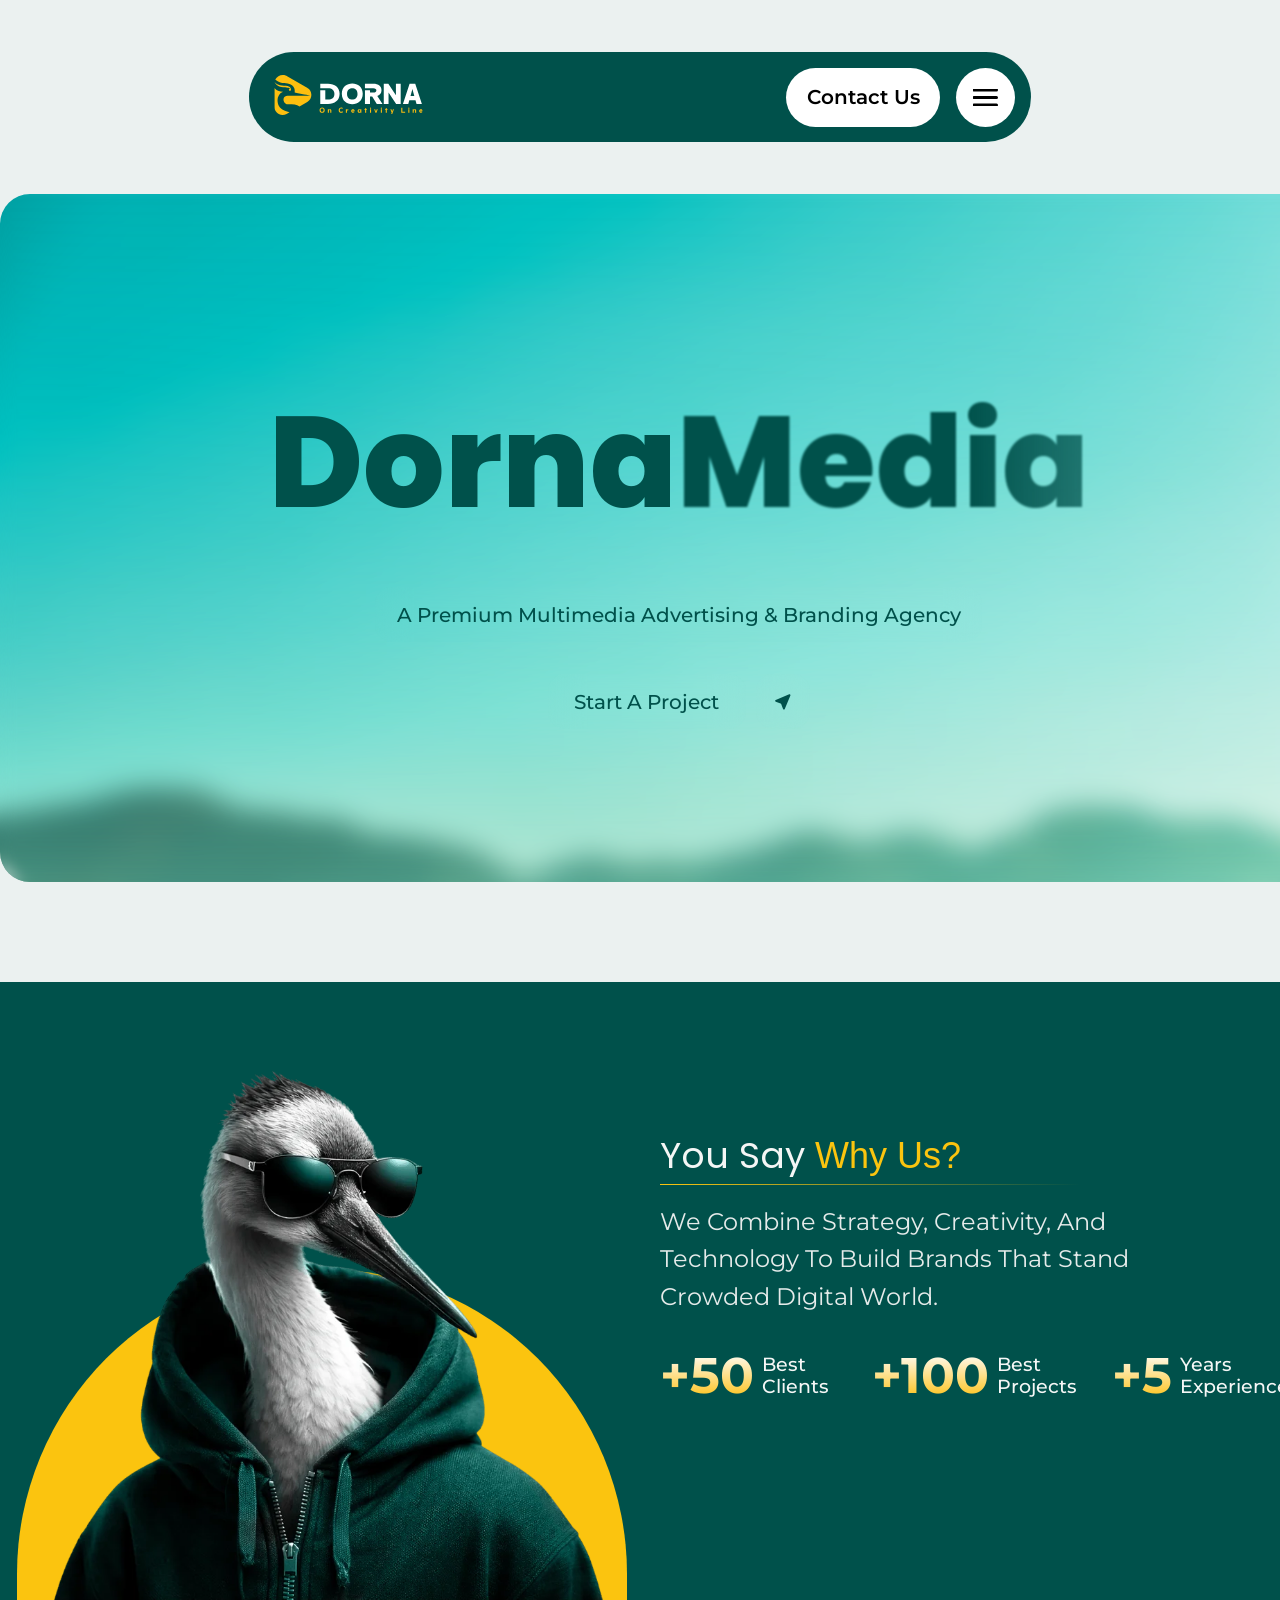
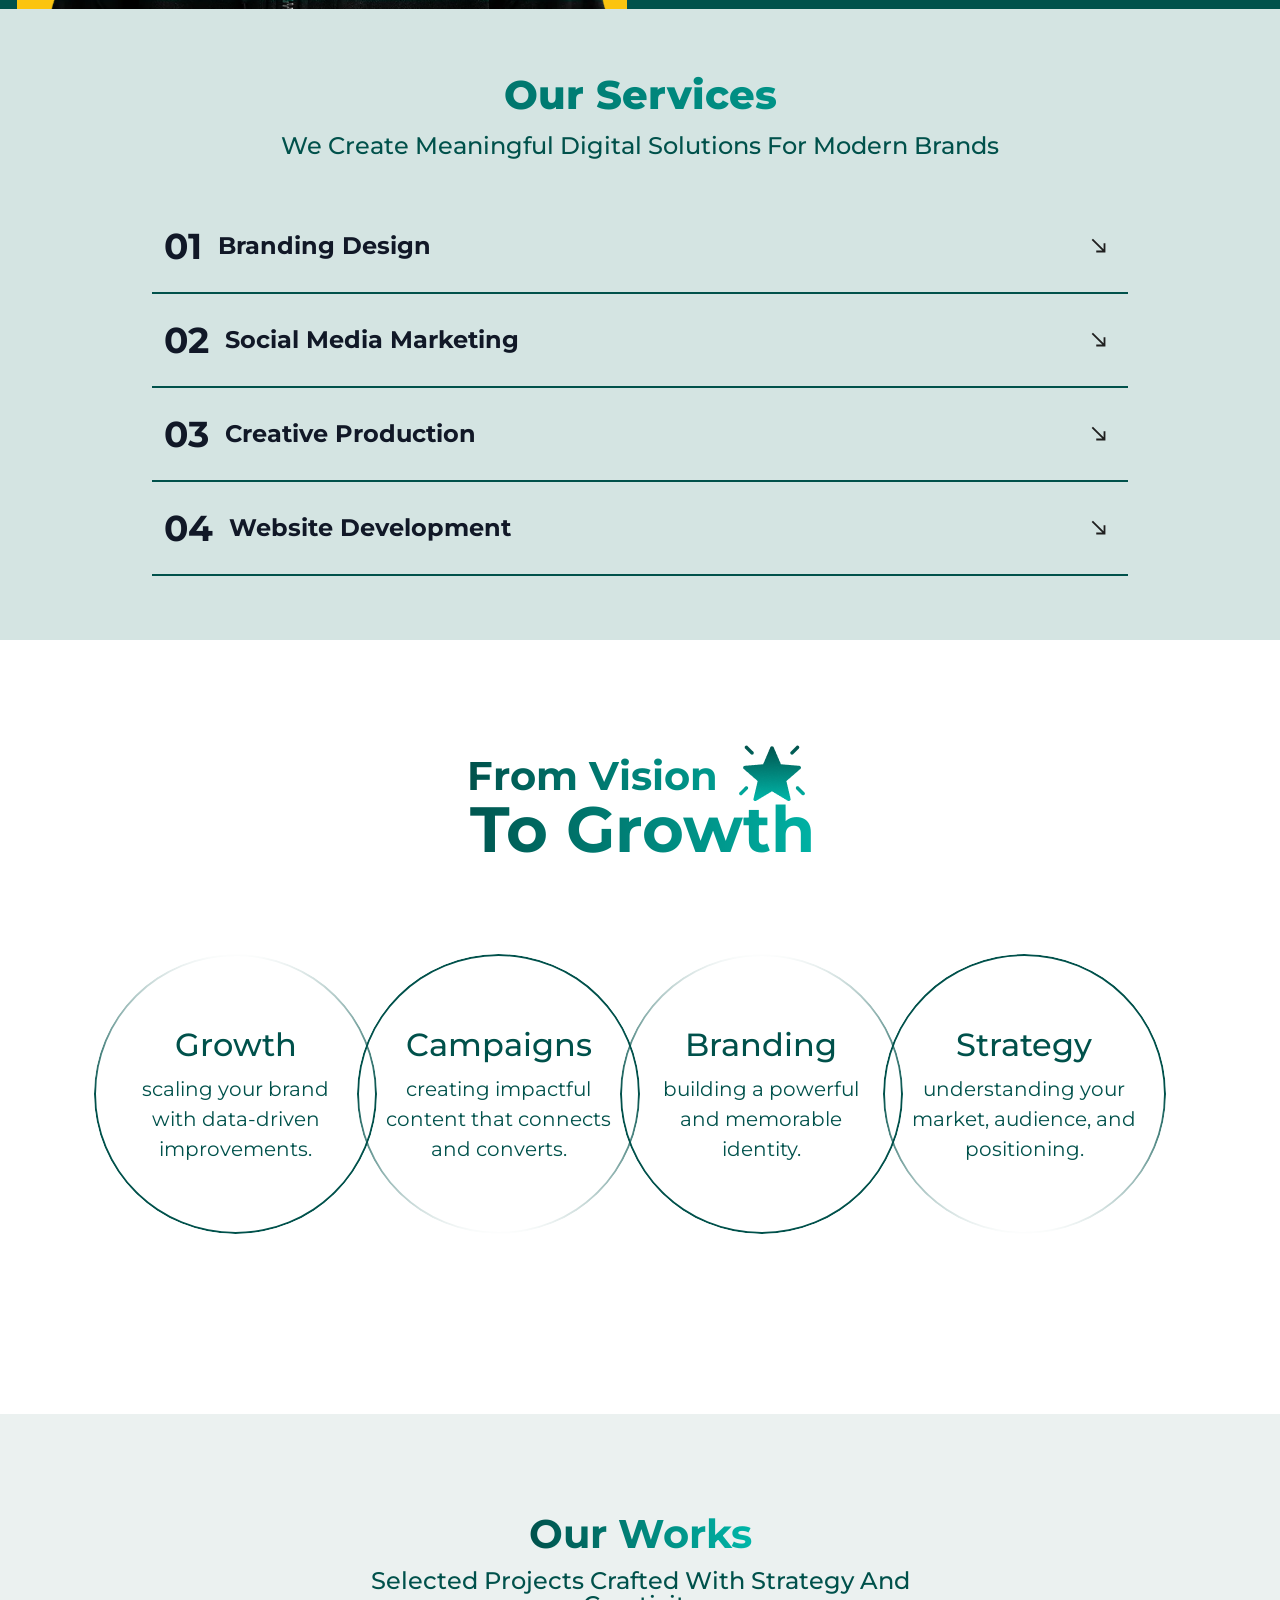
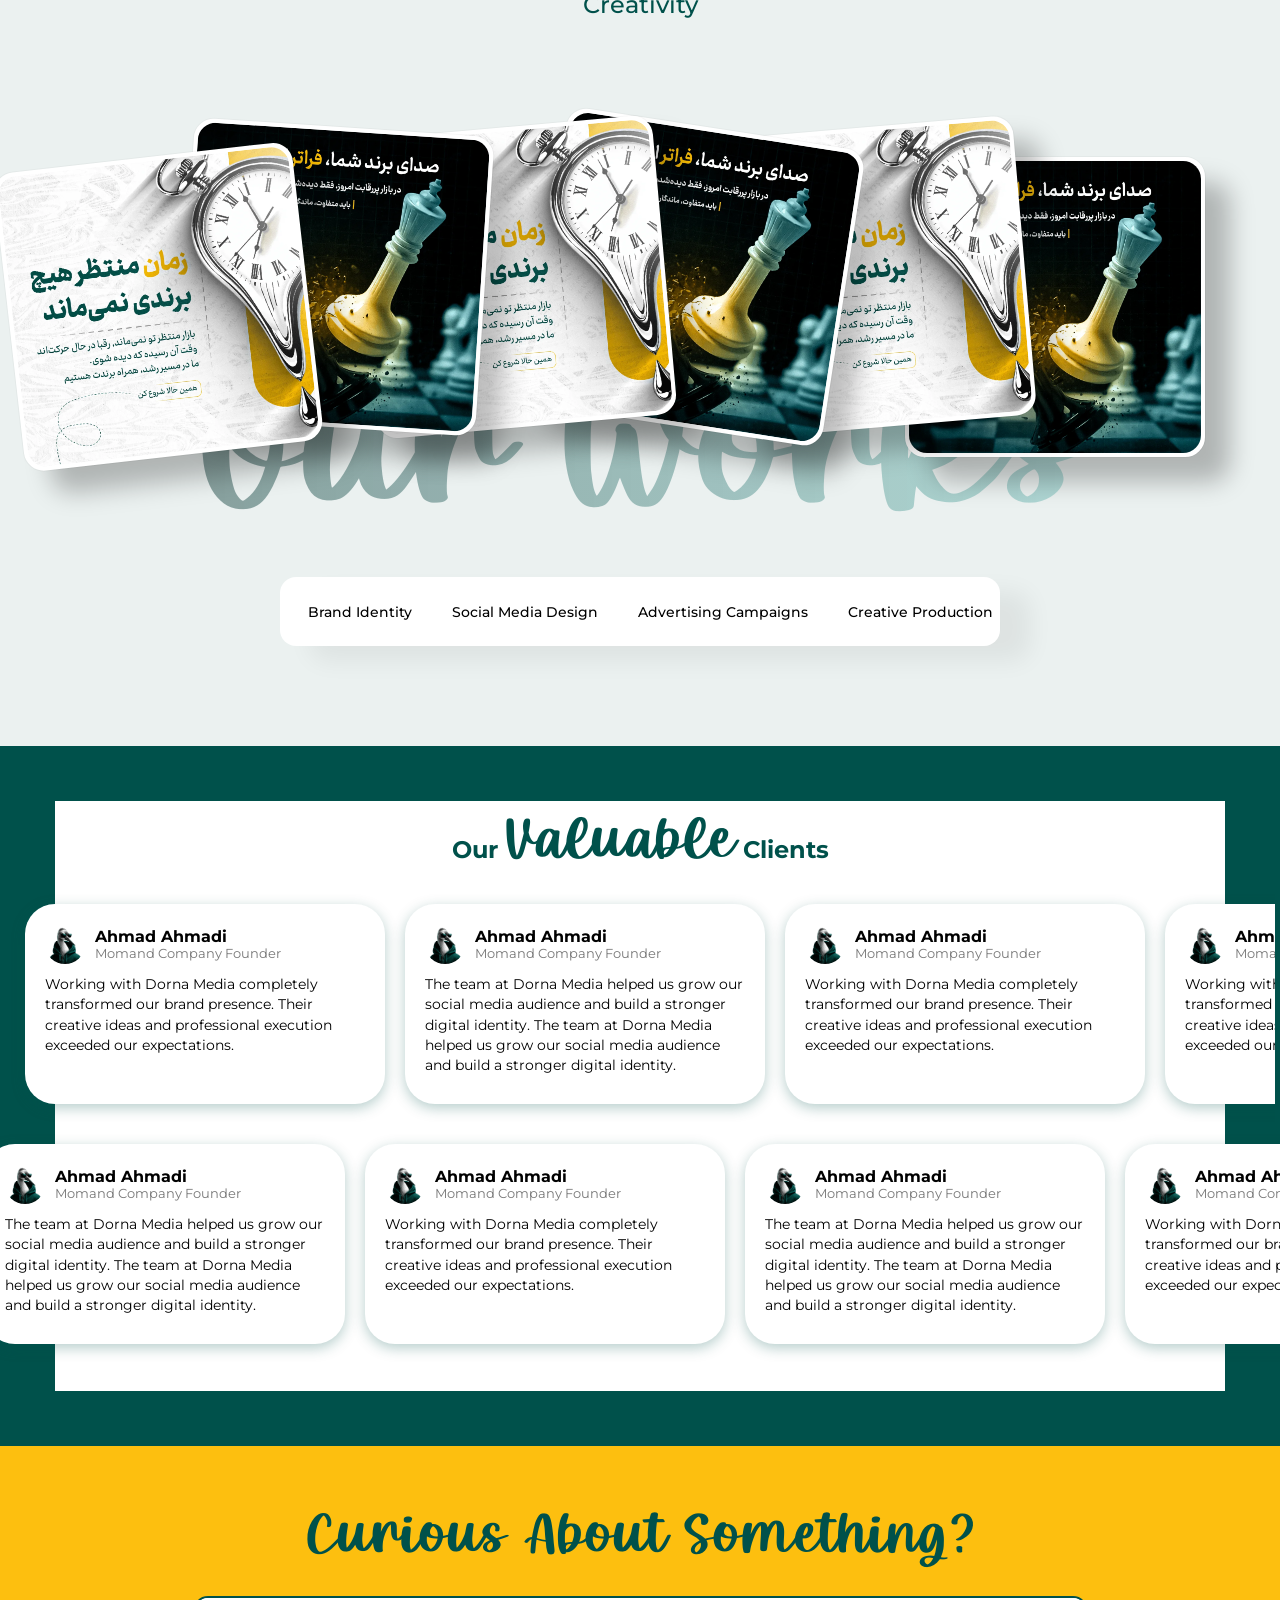
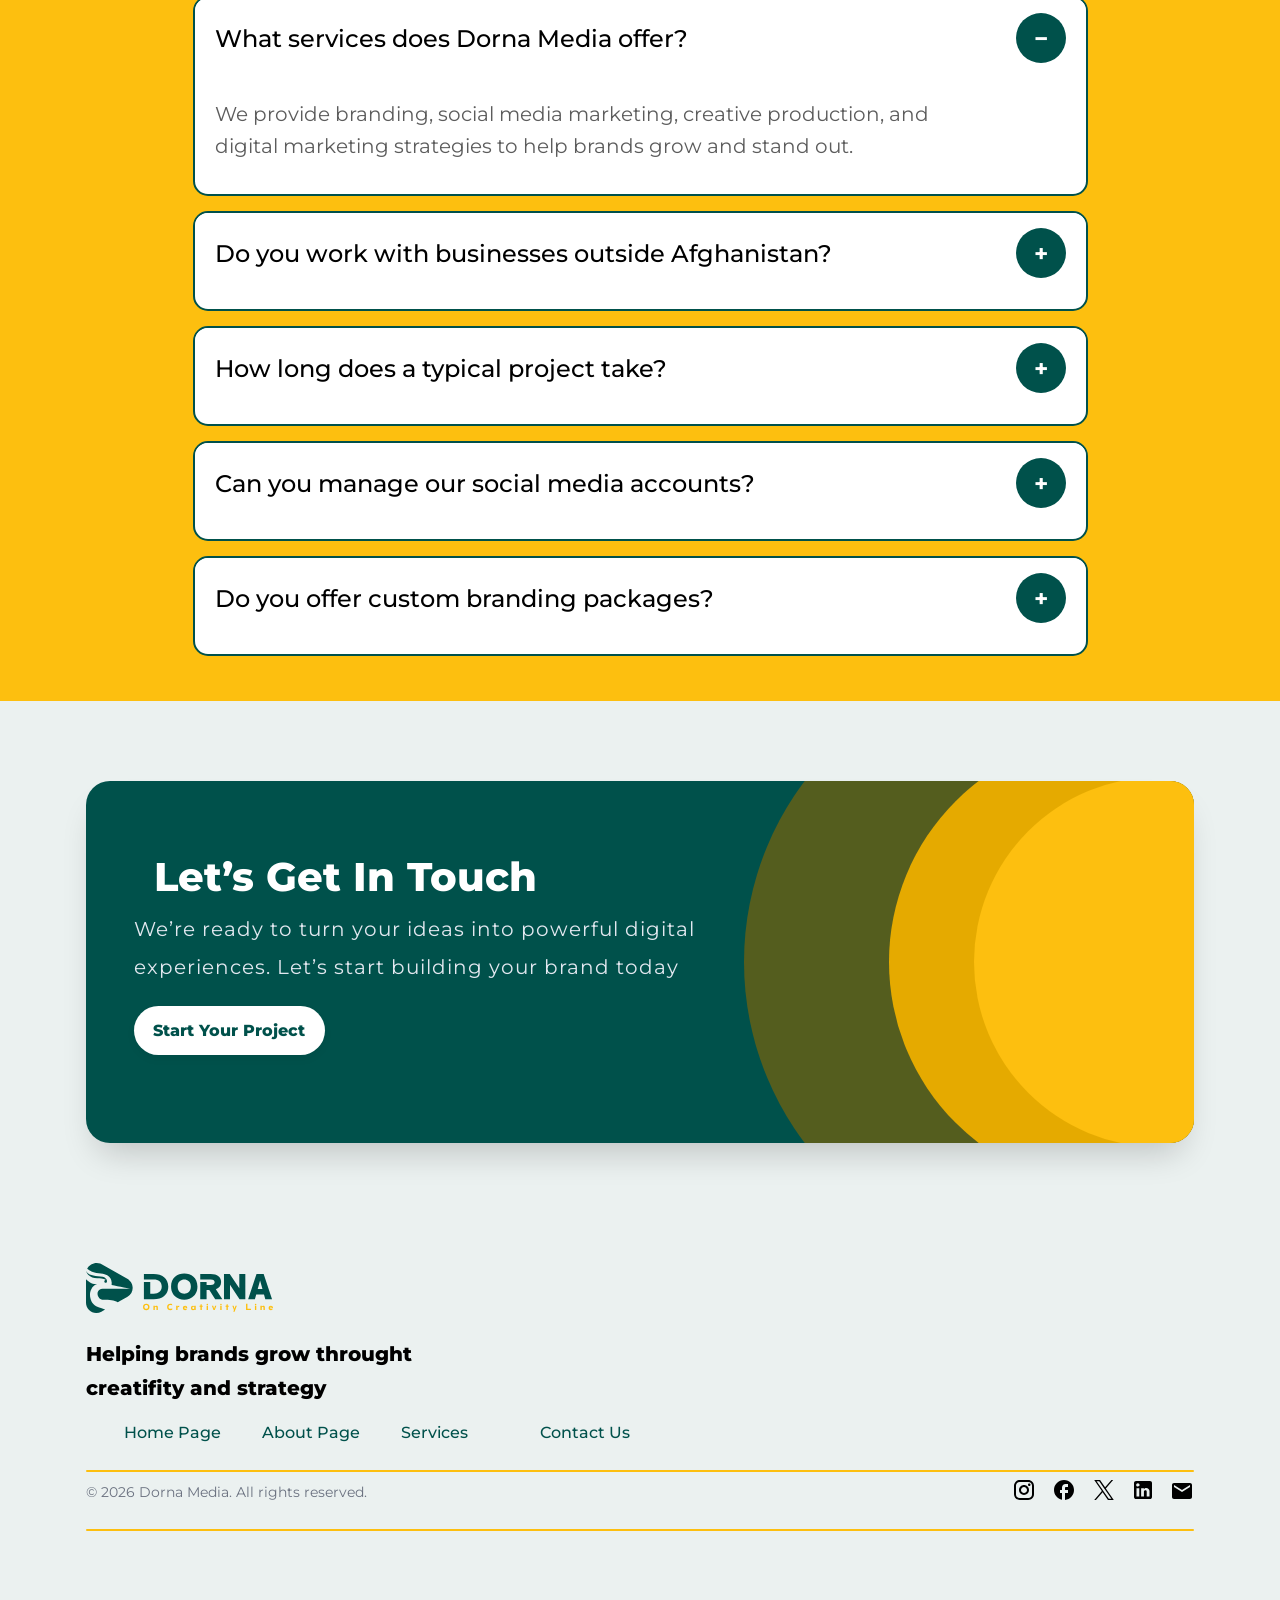
==== commit ddff3916: "fixed the mentioned bugs" ====
--- a/index.html
+++ b/index.html
@@ -64,12 +64,12 @@
     <div class="navbar-actions">
       <button class="btn-contact"><a href="contact.html">Contact Us</a></button>
       <button class="btn-menu" id="menuToggle">
-        <svg width="25" height="17" viewBox="0 0 25 17" fill="none" xmlns="http://www.w3.org/2000/svg">
-          <path d="M1 1H23.5M1 8.5H23.5M1 16H23.5" stroke="black" stroke-width="2" stroke-linecap="round" stroke-linejoin="round"/>
+        <svg width="25" height="17" viewBox="0 0 25 17" fill="none" class='menu-icon' xmlns="http://www.w3.org/2000/svg">
+          <path d="M1 1H23.5M1 8.5H23.5M1 16H23.5" stroke="black" stroke-width="3" stroke-linecap="round" stroke-linejoin="round"/>
           </svg>          
       </button>
     </div>
-
+ 
   </header>
   
   <!--===================== Modal ================-->
@@ -308,23 +308,25 @@
       </div>
   
       <div class="filter-tabs">
-        <button class="tab-item">Brand Identity</button>
-        <button class="tab-item">Social Media Design</button>
-        <button class="tab-item">Advertising Campaigns</button>
-        <button class="tab-item">Creative Production</button>
+        <button class="tab-item"><a href="services.html">Brand Identity</a></button>
+        <button class="tab-item"><a href="services.html">Social Media Design</a></button>
+        <button class="tab-item"><a href="services.html">Advertising Campaigns</a></button>
+        <button class="tab-item"><a href="services.html">Creative Production</a></button>
       </div>
     </div>
   </section>
 
   <!--===================== Client section ================-->
-  <section class="container-c">
-    <div class="content">
-      <h1>Our <span class="span-styl">Valuable</span> Clients</h1>
-  
-      <div class="row" id="row2">
-        <!-- Its data will render from javascript -->
-      </div>
-      <div class="row" id="row1"></div>
+  <section class="client-wrapper">
+    <div class="container-c">
+      <div class="content">
+        <h1>Our <span class="span-styl">Valuable</span> Clients</h1>
+    
+        <div class="row" id="row2">
+          <!-- Its data will render from javascript -->
+        </div>
+        <div class="row" id="row1"></div>
+      </div>
     </div>
   </section>
 
@@ -391,30 +393,64 @@
       <!-- CTA Section with teal gradient and yellow decorative shapes -->
       <section class="cta-section">
         <div class="cta-card">
+
+          <div class="cta-content">
+            <h1 class="cta-title">Let’s Get In Touch</h1>
+            <p class='cta-description'>
+              We’re ready to turn your ideas into powerful digital experiences.
+              Let’s start building your brand today
+            </p>
+            <button class='btn-cta'>Start Your Project</button>
+          </div>
+        
           <div class="circles">
             <div class="circle c1"></div>
             <div class="circle c2"></div>
             <div class="circle c3"></div>
           </div>
-          <div class="cta-content">
-              <h2 class="cta-title">Let's Get In Touch</h2>
-              <p class="cta-description">
-                  We're ready to turn your ideas into powerful digital experiences.<br>
-                  Let's start building your brand today.
-              </p>
-              <button class="btn-cta">
-                   Start Your Project
-              </button>
-          </div>
+        
         </div>
         
         <!-- Main Footer with logo, navigation links, copyright, and social media icons -->
       <div class="footer-container">
           <div class="footer-brand">
-
-             <img src="./src/assets/images/logo and desc.png" alt="">
-              </p>
+            <svg width="187" height="50" viewBox="0 0 187 50" fill="none" xmlns="http://www.w3.org/2000/svg">
+              <g clip-path="url(#clip0_109_33)">
+              <path d="M46.6654 24.9537V24.9769C46.6396 28.3713 44.9266 31.7518 41.5336 33.6931L31.7306 39.2939C28.1238 36.9294 23.8755 36.7527 17.1553 36.662C16.5843 36.6551 16.0157 36.5807 15.4705 36.4156C13.908 35.9506 13.0879 35.3089 12.2256 33.5745C10.9097 30.9334 11.4878 28.1295 13.5226 26.7369C14.3403 26.1766 15.3953 25.8441 16.6548 25.8441C25.1631 25.8348 33.6762 25.8464 42.1845 25.8464C42.7061 25.8488 43.2278 25.8488 43.7518 25.8488H44.9454C44.9454 25.786 32.123 23.1983 25.6401 21.9522C25.6401 21.529 25.5908 21.1896 25.6401 20.8571C25.7153 20.3317 25.7224 19.8435 25.666 19.3948C25.666 19.3901 26.1876 10.6553 12.6838 10.1555C6.32072 9.92065 3.62559 7.36787 1.45445 5.97291C1.35106 5.90782 1.25473 5.83807 1.16309 5.75902C3.52455 1.23238 9.0511 -1.17626 14.1711 0.572094H14.1735C14.8197 0.792962 15.4635 1.07893 16.0909 1.43697L41.2986 15.8376C42.1915 16.3491 42.9764 16.9559 43.646 17.6348C44.17 18.1649 44.6259 18.7414 45.0112 19.3483C45.0136 19.3506 45.0159 19.3506 45.0159 19.3529C45.0488 19.3994 45.077 19.4482 45.1075 19.4971C45.1146 19.5064 45.1193 19.518 45.1263 19.5296C46.1038 21.1385 46.6161 22.9589 46.6607 24.7886C46.6607 24.8444 46.6631 24.9002 46.6631 24.956L46.6654 24.9537Z" fill="#00514B"/>
+              <path d="M0.235308 8.30708C0.225909 8.34893 0.21651 8.38148 0.21181 8.41868C0.188313 8.3559 0.164816 8.29545 0.146018 8.23966C0.0520296 7.97229 0.0120844 7.80489 0.00268555 7.77002C0.0520296 7.89789 0.103723 8.02576 0.162466 8.14898C0.183614 8.20246 0.209461 8.25593 0.235308 8.3094V8.30708Z" fill="#00514B"/>
+              <path d="M20.9854 18.404C20.9854 19.1318 20.3885 19.7223 19.6578 19.7223C18.927 19.7223 18.3255 19.1318 18.3255 18.404C18.3255 17.6763 18.9223 17.0905 19.6578 17.0905C19.7941 17.0905 19.928 17.1114 20.0525 17.1486C19.5849 16.7464 18.9082 16.3163 17.8368 15.9605C16.4551 15.5025 14.4085 15.1654 11.2998 15.1701C3.47058 15.1863 0.892936 10.2342 0.213867 8.4208C0.218567 8.3836 0.227965 8.35105 0.237364 8.31152C1.9926 11.8501 7.58728 13.2776 14.4555 13.445C17.8532 13.5263 19.404 14.826 20.2429 15.9629C21.0418 17.0509 20.9854 18.2971 20.9854 18.4087V18.404Z" fill="#00514B"/>
+              <path d="M19.1032 46.5053L15.3907 48.6257C8.55062 52.5339 0 47.6469 0 39.8305V16.3394C1.79753 18.2737 3.68201 19.4408 5.4396 20.1336C7.66948 21.0125 9.68789 21.1194 11.0507 21.038C8.46603 21.9773 6.55806 23.7396 5.44195 26.0041C4.48561 27.6618 3.97337 29.5961 3.99217 31.6723C4.04386 37.1428 6.59566 42.0229 11.9436 44.0572C13.095 44.5408 16.4222 45.6893 19.1009 46.5053H19.1032Z" fill="#00514B"/>
+              <path d="M85.0715 23.5654C85.0715 14.8306 91.2959 10.5527 98.2793 10.5527C105.263 10.5527 111.449 14.8306 111.449 23.5654C111.449 32.3002 105.223 36.6501 98.2793 36.6501C91.3359 36.6501 85.0715 32.3002 85.0715 23.5654ZM104.863 23.6026C104.863 18.5273 101.55 16.5348 98.2793 16.5348C95.0085 16.5348 91.6554 18.5273 91.6554 23.6026C91.6554 28.6779 94.9686 30.6704 98.2793 30.6704C101.59 30.6704 104.863 28.6407 104.863 23.6026Z" fill="#00514B"/>
+              <path d="M137.978 10.9155H143.725L153.303 25.2697V10.9155H159.327V36.2898H153.58L144.003 21.8636V36.2898H137.978V10.9155Z" fill="#00514B"/>
+              <path d="M170.524 10.9155H177.667L186.048 36.2898H179.305L177.989 31.5423H170.207L168.891 36.2898H162.147L170.528 10.9155H170.524ZM176.471 26.1043L174.076 17.5858L171.722 26.1043H176.471Z" fill="#00514B"/>
+              <path d="M67.7142 10.9154H57.8971V16.5325H67.7142C72.6627 16.5325 75.7362 18.8899 75.7362 23.6002C75.7362 28.3106 72.6627 30.668 67.7142 30.668H64.2413V18.9527H57.8971V36.2851H67.7142C76.0557 36.2851 82.2802 31.9351 82.2802 23.563C82.2802 15.191 76.0557 10.9131 67.7142 10.9131V10.9154Z" fill="#00514B"/>
+              <path d="M129.843 26.2113C133.316 25.0511 135.111 22.5495 135.111 19.0342C135.111 13.924 131.479 10.9155 124.655 10.9155H114.239V16.5349H124.735C127.609 16.5349 128.645 17.695 128.645 19.3248C128.645 20.9546 127.409 21.8985 124.735 21.8985H120.585V18.9551H114.241V36.2875H120.585V26.9715H123.339L129.206 36.2875H136.349L129.845 26.2113H129.843Z" fill="#00514B"/>
+              <path d="M57.0042 43.9364C57.0042 41.7928 58.5385 40.728 60.2609 40.728C61.9832 40.728 63.5082 41.7905 63.5082 43.9364C63.5082 46.0824 61.9738 47.1634 60.2609 47.1634C58.5479 47.1634 57.0042 46.0917 57.0042 43.9364ZM62.0889 43.9457C62.0889 42.588 61.1843 42.016 60.2585 42.016C59.3327 42.016 58.4187 42.588 58.4187 43.9457C58.4187 45.3035 59.3233 45.8661 60.2585 45.8661C61.1937 45.8661 62.0889 45.2942 62.0889 43.9457Z" fill="#FDBF0F"/>
+              <path d="M69.7373 43.7386C69.2157 43.7386 68.8914 44.0339 68.7739 44.7569V47.0726H67.4252V42.7831H68.7739V43.5596H68.7927C69.077 43.0411 69.4624 42.6924 70.2683 42.6924C71.173 42.6924 71.852 43.1574 71.852 44.1943V47.0726H70.4939V44.5175C70.4939 43.9548 70.1978 43.7409 69.7373 43.7409V43.7386Z" fill="#FDBF0F"/>
+              <path d="M81.1123 43.9364C81.1123 41.7928 82.6185 40.728 84.3996 40.728C84.9705 40.728 85.6097 40.8443 86.1313 41.1395V42.481C85.6285 42.1695 85.0692 42.016 84.5076 42.016C83.4362 42.016 82.5292 42.588 82.5292 43.955C82.5292 45.3221 83.3845 45.8661 84.4982 45.8661C85.088 45.8661 85.699 45.7057 86.2206 45.3477V46.7496C85.7483 47.0356 85.0504 47.1611 84.4301 47.1611C82.6208 47.1611 81.1146 46.0893 81.1146 43.9341L81.1123 43.9364Z" fill="#FDBF0F"/>
+              <path d="M90.1844 42.7832H91.5332V43.6945H91.552C91.7588 43.0877 92.1723 42.6948 92.802 42.6948C92.9994 42.6948 93.1169 42.7134 93.225 42.7669V44.0712C93.0182 43.9549 92.7715 43.9108 92.5365 43.9108C92.0642 43.9108 91.6413 44.1247 91.5332 44.7594V47.075H90.1844V42.7855V42.7832Z" fill="#FDBF0F"/>
+              <path d="M96.8765 44.9012C96.8765 43.4714 97.8516 42.6948 99.1487 42.6948C100.349 42.6948 101.254 43.3551 101.254 44.9733V45.2778H98.1242C98.2323 45.8312 98.6952 46.0823 99.2662 46.0823C99.6985 46.0823 100.072 45.9381 100.239 45.6359L101.017 46.3426C100.634 46.8704 100.053 47.1657 99.245 47.1657C97.955 47.1657 96.8741 46.424 96.8741 44.9058L96.8765 44.9012ZM100.082 44.499C100.023 44.0247 99.6774 43.7666 99.1557 43.7666C98.674 43.7666 98.2699 43.9991 98.143 44.499H100.082Z" fill="#FDBF0F"/>
+              <path d="M104.983 44.9547C104.983 43.3993 105.928 42.6948 106.95 42.6948C107.697 42.6948 108.179 43.0691 108.348 43.4993H108.367V42.7855H109.715V47.075H108.367V46.4589H108.348C108.122 46.8611 107.718 47.1657 106.999 47.1657C105.916 47.1657 104.983 46.5054 104.983 44.9593V44.9547ZM107.363 46.0799C107.817 46.0799 108.327 45.866 108.367 45.0523V44.8012C108.327 44.0782 107.866 43.7643 107.373 43.7643C106.783 43.7643 106.339 44.2107 106.339 44.9709C106.339 45.7312 106.811 46.0799 107.361 46.0799H107.363Z" fill="#FDBF0F"/>
+              <path d="M114.441 43.6854H113.536V42.7834H114.441V41.4954L115.74 41.3442V42.7834H116.694V43.6854H115.799V47.0729H114.441V43.6854Z" fill="#FDBF0F"/>
+              <path d="M120.512 41.4604C120.512 41.0581 120.877 40.7373 121.309 40.7373C121.741 40.7373 122.105 41.0581 122.105 41.4604C122.105 41.8626 121.751 42.1834 121.309 42.1834C120.867 42.1834 120.512 41.8533 120.512 41.4604ZM120.63 42.7832H121.979V47.0727H120.63V42.7832Z" fill="#FDBF0F"/>
+              <path d="M125.903 42.7832H127.181L128.125 45.687L129.07 42.7832H130.348L128.765 47.0727H127.486L125.903 42.7832Z" fill="#FDBF0F"/>
+              <path d="M134.159 41.4604C134.159 41.0581 134.524 40.7373 134.956 40.7373C135.388 40.7373 135.753 41.0581 135.753 41.4604C135.753 41.8626 135.398 42.1834 134.956 42.1834C134.514 42.1834 134.159 41.8533 134.159 41.4604ZM134.277 42.7832H135.626V47.0727H134.277V42.7832Z" fill="#FDBF0F"/>
+              <path d="M140.466 43.6854H139.562V42.7834H140.466V41.4954L141.766 41.3442V42.7834H142.72V43.6854H141.824V47.0729H140.466V43.6854Z" fill="#FDBF0F"/>
+              <path d="M147.936 47.0727L146.352 42.7832H147.63L148.575 45.687L149.52 42.7832H150.798L149.214 47.0727L148.634 48.8606H147.356L147.936 47.0727Z" fill="#FDBF0F"/>
+              <path d="M160.049 40.8163H161.426V45.8381H164.967V47.0704H160.046V40.814L160.049 40.8163Z" fill="#FDBF0F"/>
+              <path d="M168.815 41.4604C168.815 41.0581 169.18 40.7373 169.612 40.7373C170.044 40.7373 170.408 41.0581 170.408 41.4604C170.408 41.8626 170.054 42.1834 169.612 42.1834C169.17 42.1834 168.815 41.8533 168.815 41.4604ZM168.933 42.7832H170.282V47.0727H168.933V42.7832Z" fill="#FDBF0F"/>
+              <path d="M176.708 43.7386C176.187 43.7386 175.862 44.0339 175.745 44.7569V47.0726H174.396V42.7831H175.745V43.5596H175.764C176.048 43.0411 176.433 42.6924 177.239 42.6924C178.144 42.6924 178.823 43.1574 178.823 44.1943V47.0726H177.465V44.5175C177.465 43.9548 177.169 43.7409 176.708 43.7409V43.7386Z" fill="#FDBF0F"/>
+              <path d="M182.622 44.9012C182.622 43.4714 183.597 42.6948 184.895 42.6948C186.095 42.6948 187 43.3551 187 44.9733V45.2778H183.87C183.978 45.8312 184.441 46.0823 185.012 46.0823C185.444 46.0823 185.818 45.9381 185.985 45.6359L186.763 46.3426C186.38 46.8704 185.799 47.1657 184.991 47.1657C183.701 47.1657 182.62 46.424 182.62 44.9058L182.622 44.9012ZM185.827 44.499C185.769 44.0247 185.423 43.7666 184.902 43.7666C184.42 43.7666 184.016 43.9991 183.889 44.499H185.827Z" fill="#FDBF0F"/>
+              </g>
+              <defs>
+              <clipPath id="clip0_109_33">
+              <rect width="187" height="50" fill="white"/>
+              </clipPath>
+              </defs>
+              </svg>
+              
           </div>
+          <p class="footer-logo-text">Helping brands grow throught creatifity and strategy</p>
           <div class="footer-nav">
               <a href="index.html">Home Page</a>
               <a href="about.html">About Page</a>
@@ -438,9 +474,8 @@
                       </svg>
                   </a>
                   <a href="#" aria-label="Twitter X">
-                    <svg width="23" height="23" viewBox="0 0 23 23" fill="none" xmlns="http://www.w3.org/2000/svg">
-                      <path d="M2.275 22.75L0 20.475L9.1 11.375L0 2.275L2.275 0L11.375 9.1L20.475 0L22.75 2.275L13.65 11.375L22.75 20.475L20.475 22.75L11.375 13.65L2.275 22.75Z" fill="black"/>
-                      </svg>                        
+                    <svg width="20" height="20"  role="img" viewBox="0 0 24 24" xmlns="http://www.w3.org/2000/svg"><title>X</title><path d="M14.234 10.162 22.977 0h-2.072l-7.591 8.824L7.251 0H.258l9.168 13.343L.258 24H2.33l8.016-9.318L16.749 24h6.993zm-2.837 3.299-.929-1.329L3.076 1.56h3.182l5.965 8.532.929 1.329 7.754 11.09h-3.182z"/>
+                    </svg>                       
                   </a>
                   <a href="#" aria-label="LinkedIn">
                     <svg width="18" height="18" viewBox="0 0 18 18" fill="none" xmlns="http://www.w3.org/2000/svg">
--- a/src/css/main.css
+++ b/src/css/main.css
@@ -335,7 +335,26 @@
     font-size: 13px !important;
   }
 }
- 
+@media(max-width: 425px){
+  .menu-icon{
+    width: 14.5px;
+    height: 9.25px;
+  }
+  .logo-icon{
+    margin-left: 15px
+  }
+  .btn-contact {
+    font-weight: 500;
+    height: 32px;
+  }
+  .btn-menu {
+    width: 32px;
+    height: 32px;
+  }
+  .hero-subtitle-box{
+    margin-top: 0px;
+  }
+}
 /*--================== Mirzaei/Home-2 branch start point =================--*/
 
 
--- a/src/css/vision-home.css
+++ b/src/css/vision-home.css
@@ -185,6 +185,34 @@
     flex-direction: column;
     justify-content: center;
     align-items: center;
+    margin-left: 50px;
+    margin-top: -50px;
+  }
+  .vision-title {
+    margin-top: -50px;
+  }
+  .vision-top{
+    font-size: 24px;
+  }
+  .vision-bottom{
+    font-size: 36px;
+    margin-top:-15px;
+    margin-left: 5px;
+  }
+  .vision-star{
+    width: 43px;
+    height: 43px;
+  }
+  .process-item{
+    margin-top: -50px;
+  }
+  .item-4{
+    margin-top: 0px;
+  }
+}
+@media (max-width: 425px){
+  .process-wrapper{
+    margin-left: 30px;
   }
   .vision-bottom{
     font-size: 36px;
@@ -199,9 +227,17 @@
     height: 43px;
   }
   .process-item{
-    margin-top: -50px;
+    margin-top: -40px;
+    width: 282px;
+    height: 282px;
+  }
+  .process-item h3{
+    font-size: 24px
+  }
+  .process-item p{
+    font-size: 16px
   }
   .item-4{
     margin-top: 0px;
   }
-}
+}
--- a/src/css/works-home.css
+++ b/src/css/works-home.css
@@ -184,10 +184,11 @@
   } 
    
   .filter-tabs {
+
     width: 95%;
     height: auto;
     flex-wrap: wrap;
-    padding: 10px;
+    padding: 20px;
     border-radius: 12px;
   }
 
@@ -237,6 +238,18 @@
     height: auto;
     flex-direction: column;
   }
+  .tab-item{
+    width: 100%;
+    height: 100%;
+    border-radius: 8px;
+  }
+  .tab-item a{
+    width: 100%;
+    height: 100%;
+    text-align: left;
+    font-size: 13px;
+    font-weight: 500;
+  }
   .works-watermark{
     bottom: 320px; 
   }
--- a/src/css/client-home.css
+++ b/src/css/client-home.css
@@ -1,3 +1,7 @@
+.client-wrapper{
+    background: var(--color-primary);
+    overflow: hidden;
+}
 .container-c {
     width: 100%;
     height: 700px;
@@ -9,9 +13,11 @@
     position: relative;
     max-width: 100%;
     box-sizing: border-box;
-    overflow-x: auto;
+    overflow-x: visible;
 }
-
+.container-c::-webkit-scrollbar{
+    display: none;
+}
 h1 {
     text-align: center;
     padding: 20px;
--- a/src/css/faq-home.css
+++ b/src/css/faq-home.css
@@ -2,7 +2,7 @@
 /* faq-section */
 .faq-container {
     width: 100%;
-    height: 970px;
+    height: auto;
     background: #FDBF0F;
     padding: 30px;
     position: relative;
@@ -16,11 +16,10 @@
     letter-spacing: 0%;
     text-transform: capitalize;
     color: var(--color-primary);
-    margin-bottom: 20px;
+    margin: 40px auto;
 }
 .main-container {
     width: 896px;
-    height: 810px;
     display: flex;
     flex-direction: column;
     justify-content: center;
@@ -32,7 +31,7 @@
     height: auto;
     min-height: 100px;
     background: #fff;
-    border: 1px solid #ddd;
+    border: 2px solid var(--color-primary);
     border-radius: 15px;
     margin-bottom: 15px;
     overflow: hidden;
@@ -45,13 +44,12 @@
     display: flex;
     justify-content: space-between;
     align-items: center;
-    border-bottom: 1px solid #eee;
     transition: background-color 0.3s ease;
 }
 .faq-question span {
     font-size: 24px;
     font-weight: 500;
-    color: #333;
+    color: #000000;
 }
 
 .faq-question:hover {
@@ -109,18 +107,28 @@
     max-width: 1440px;
     width: 100%;
     height: auto;
-    margin: 2rem auto 0 auto;
+    margin: 5rem auto 0 auto;
     padding: 0 1.5rem;
-    
+    display: flex;
+    flex-direction: column;
+    justify-content: center;
+    align-items: center;
 }
 .cta-card {
+    max-width: 1200px;
+    width: 90%;
+    height: 362px;
     position: relative;
     overflow: hidden;
     border-radius: 1.5rem;
-    background: linear-gradient(135deg, #134e4a 0%, #0f3e3a 100%);
+    background: var(--color-primary);
     color: white;
     padding: 2.5rem 2rem;
     box-shadow: 0 20px 35px -12px rgba(0, 0, 0, 0.2);
+    display: flex;
+    justify-content:space-between;
+    align-items: center;
+    font-family: var(--font-primary);
 }
 .circles {
     position: absolute;
@@ -137,23 +145,23 @@
 }
 
 .c1 {
-    width: 678px;
-    height: 678px;
+    width: 600px;
+    height: 600px;
     background: #8C670099;
     z-index: 1;
 }
 
 .c2 {
-    width: 485px;
-    height: 485px;
+    width: 455px;
+    height: 455px;
     background: #E5AA00;
     z-index: 2;
 }
 
 .c3 {
-    width: 310px;
-    height: 310px;
-    background: #FDBF0F;
+    width: 370px;
+    height: 370px;
+    background: var(--color-accent);
     z-index: 3;
 }
 
@@ -165,36 +173,44 @@
     border-radius: 35.5px;
     margin-bottom: 3rem;
 }
-.cta-title {
+.cta-title{
     /* width: 381px; */
     height: 49px;
-    font-size: 1.8rem;
+    font-size: 40px;
     font-weight: 800;
-    letter-spacing: -0.02em;
-    margin-bottom: 1rem;
-    line-height: 1.3;
+    letter-spacing: var(--letter-spacing-normal);
+    color: #ffffff;
+    text-align: left;
 }
 .cta-description {
     /* width: 635px; */
     height: 76px;
     color: #e2e8f0;
-    font-size: 16px;
-    line-height: 1.6;
+    font-size: 20px;
+    font-weight: 400;
+    line-height: 38px;
+    letter-spacing: 1px;
+    font-style:normal;
     margin-top: 1.8rem;
 }
 .btn-cta {
-    display: inline-flex;
+   margin-top: 20px;
+    display: flex;
     align-items: center;
+    justify-content: center;
     gap: 8px;
     background: white;
-    color: #134e4a;
+    color: var(--color-primary);
     font-weight: 700;
-    padding: 0.8rem 2rem;
-    border-radius: 9999px;
+    width: 191px;
+    height: 49px;
+    border-radius: 35.5px;
     text-decoration: none;
     transition: all 0.25s ease;
     box-shadow: 0 4px 8px rgba(0, 0, 0, 0.05);
-    font-size: 0.95rem;
+    font-size: 16px;
+    font-weight: var(--font-weight-extraBold);
+    letter-spacing: var(--letter-spacing-normal);
     border: none;
     cursor: pointer;
     font-family: inherit;
@@ -205,15 +221,110 @@
     transform: translateY(-2px);
     box-shadow: 0 12px 20px -12px rgba(0, 0, 0, 0.2);
 }
+@media(max-width:425px){
+    .cta-card{
+      width: 343px;
+    height: 724px;
+    background:  var(--color-primary);
+    border-radius: 30px;
+    display: flex;
+    flex-direction: column;
+    justify-content: space-between;
+    overflow: hidden;
+    color: white;
+    text-align: center;
+    }
+  .contact-box {
+    width: 343px;
+    height: 100dvh;
+    background:  var(--color-primary);
+    border-radius: 30px;
+    display: flex;
+    flex-direction: column;
+    justify-content: space-between;
+    overflow: hidden;
+    color: white;
+    text-align: center;
+  }
+  
+  .content {
+    padding: 30px 20px;
+  }
+  
+  .cta-title{
+    font-size: 24px;
+    margin-top: 50px;
+  }
+  
+  .cta-description {
+    font-size: 14px;
+    line-height: 23px;
+    width: 315px;
+    margin: 0 auto;
+  }
+  
+  .btn-cta{
+    margin: 20px auto;
+    font-size: 13px !important;
+    width: 156px;
+    height: 37px;
+  }
+  
+  /* shapes */
+  .circles {
+    position: relative;
+    height: 50%;
+    right: 150px;
+    transform: translateY(-70%)
+  }
+  /* .circles {
+      position: absolute;
+      right: -150px;
+      top: 50%;
+      transform: translateY(-50%);
+  } */
+  .circle {
+    position: absolute;
+    width: 200%;
+    left: -50%;
+    border-radius: 50%;
+  }
+  
+  .c1 {
+    width: 678px;
+    height: 678px;
+    left: -250px;
+    top: 300px;
+    background: #5a6426;
+  }
+  
+  .c2 {
+    width: 485px;
+    height: 485px;
+    left: -210px;
+    top: 280px;
+    background: #d9a126;
+  }
+  
+  .c3 {
+    width: 490px;
+    height: 490px;
+    left: -180px;
+    top: 200px;
+    background: #f2b632;
+  }
+  }
 
 /* FOOTER */
 .footer {
     width: 100%;
     background: #ffffff;
     border-top: 1px solid #f0f2f5;
+    font-family: var(--font-primary)
 }
 .footer-container {
-    width: 100%;
+    max-width: 1200px;
+    width: 90%;
     margin: 5rem auto;
     padding: 2.5rem 0 2rem;
 }
@@ -223,10 +334,13 @@
     max-width: 100%;
     margin-bottom: auto;
 }
-.footer-brand img {
-    max-width: 100%;
-    height: auto;
-    margin-bottom: 20px;
+.footer-logo-text{
+    width: 330px;
+    font-size: 20px;
+    font-weight: 800;
+    line-height: 34px;
+    color: #000000;
+    margin: 20px 0;
 }
 
 .footer-nav {
@@ -372,6 +486,9 @@
         height: auto;
         font-size: 1.5rem;
     }
+    .footer-brand{
+        margin-top: -30px;
+    }
     .footer-nav{
         width: 60%;
     }
@@ -388,7 +505,7 @@
     .social-icons {
       width: 200px;
       margin-top: 60px;
-      left: 0;
+      left: 40px;
       position: absolute;
     }
 }
@@ -410,18 +527,50 @@
     }
 }
 @media (max-width: 480px) {
-    /* .social-icons {
-        width: auto;
-        height: auto;
-    } */
+    .faq-container{
+
+    }
+    .main-container{
+
+    }
+    .faq-item{
+        width: 343px;
+        min-height: 45px;
+    }
+    .faq-question span{
+        font-size: 13px;
+        font-weight: 700px;
+        white-space: nowrap;
+        overflow: hidden;
+        text-overflow: ellipsis;
+    }
+    .faq-icon{
+        width: 20px;
+        height: 20px;
+        font-size: 13px;
+    }
+    .faq-answer{
+        font-size: 13px;
+    }
     .faq-title{
         font-size: 20px;
     }
     .cta-card{
-        text-align: left;
-
+        width: 350px;
         height: 724px;
         position: relative;
+    }
+    .cta-title{
+        white-space: nowrap;
+        font-size: 24px;
+        font-weight: var(--font-weight-extraBold)
+    }
+    .cta-description{
+        margin-left: -20px;
+        font-weight: 400;
+        font-size: 13px;
+        line-height: 23px;
+        text-align: center;
     }
     .circles{
         position: absolute;
@@ -436,7 +585,14 @@
     }
     .btn-cta{
         margin-top: 20px;
-    }
+        font-size: 13px;
+        font-weight: var(--font-weight-extraBold)
+    }
+    .footer-logo-text{
+        font-size: 16px;
+        font-weight: 500;
+        line-height: 27px;
+      }
     .footer-nav{
         margin-left: -10px;
         width: 100%;
@@ -444,4 +600,17 @@
     .social-icons {
       margin-left: 10px;
     }
-}
+    .copyright{
+        white-space: nowrap;
+        font-size: 16px;
+    }
+}
+@media (max-width: 375px) {
+    .faq-title {
+        font-size: 20px;
+        white-space: nowrap;
+    }
+    .footer-nav{
+       font-size: 10px;
+    }
+}
